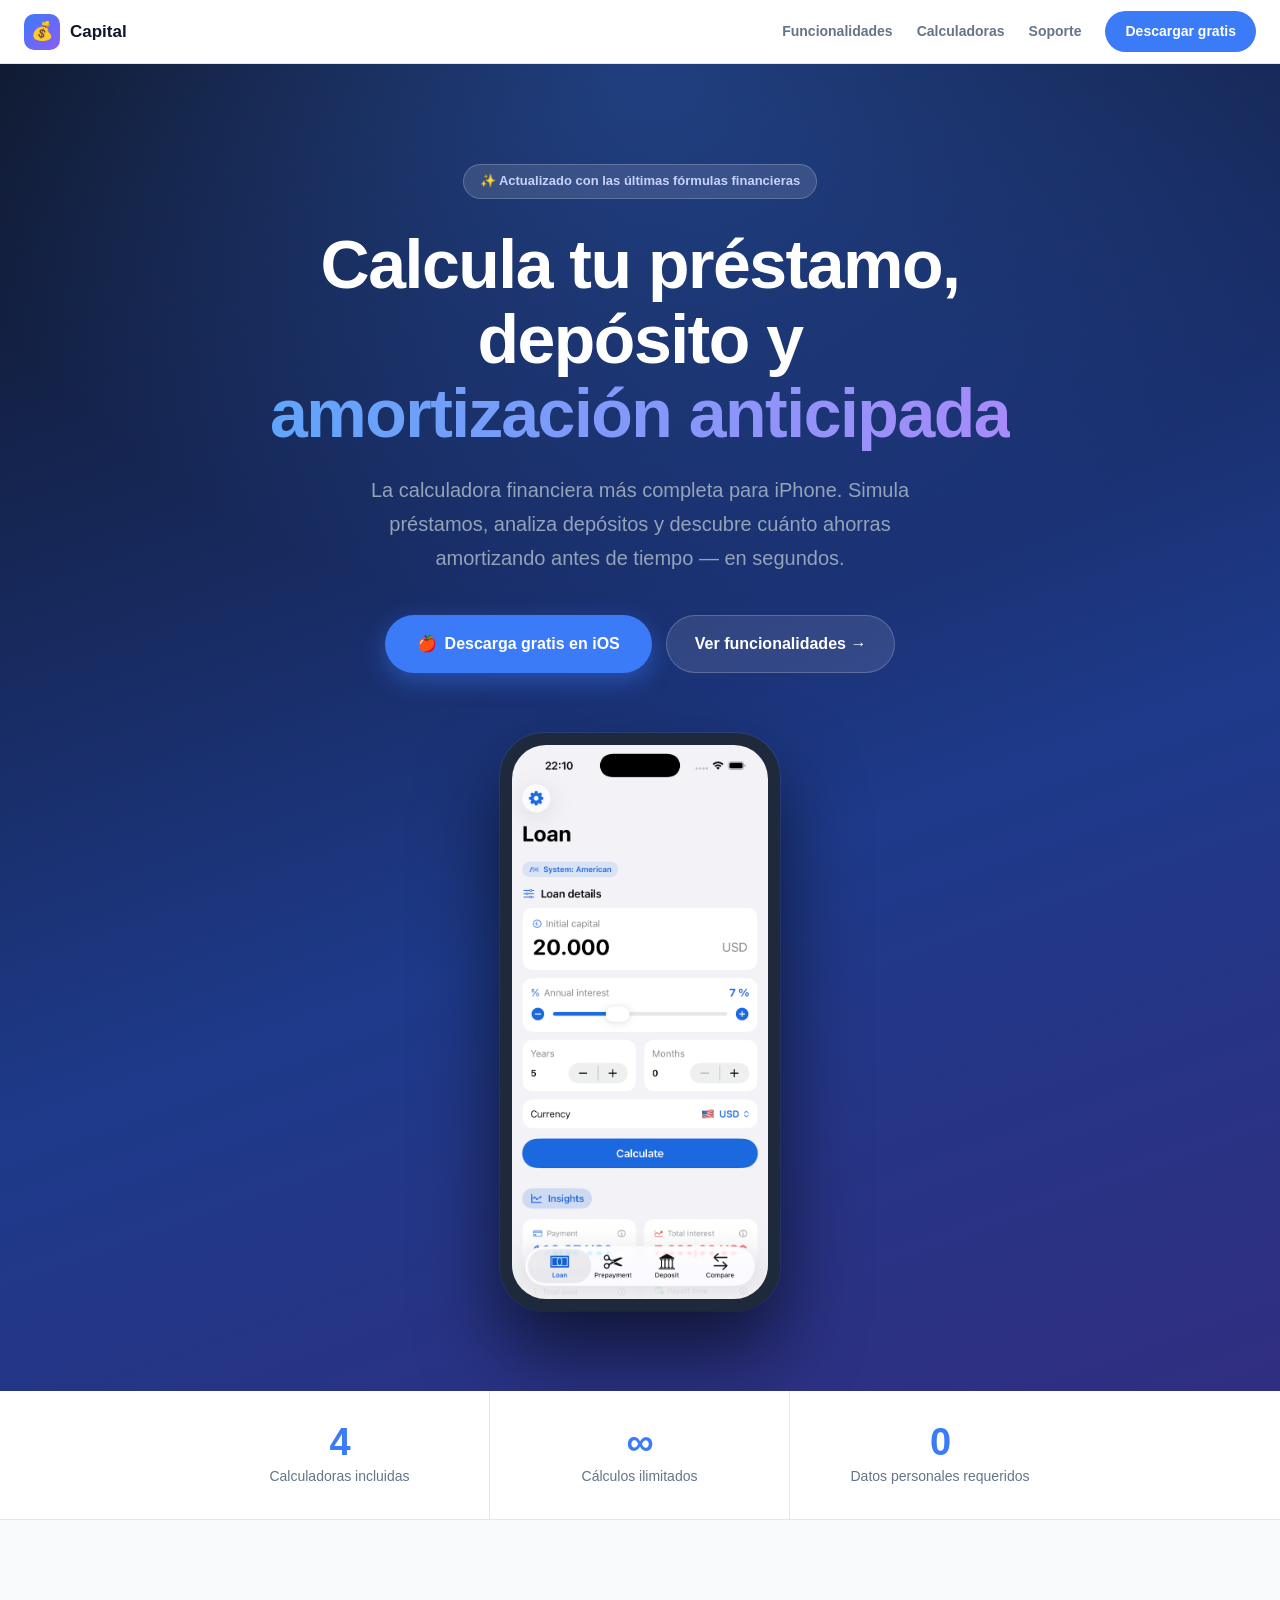
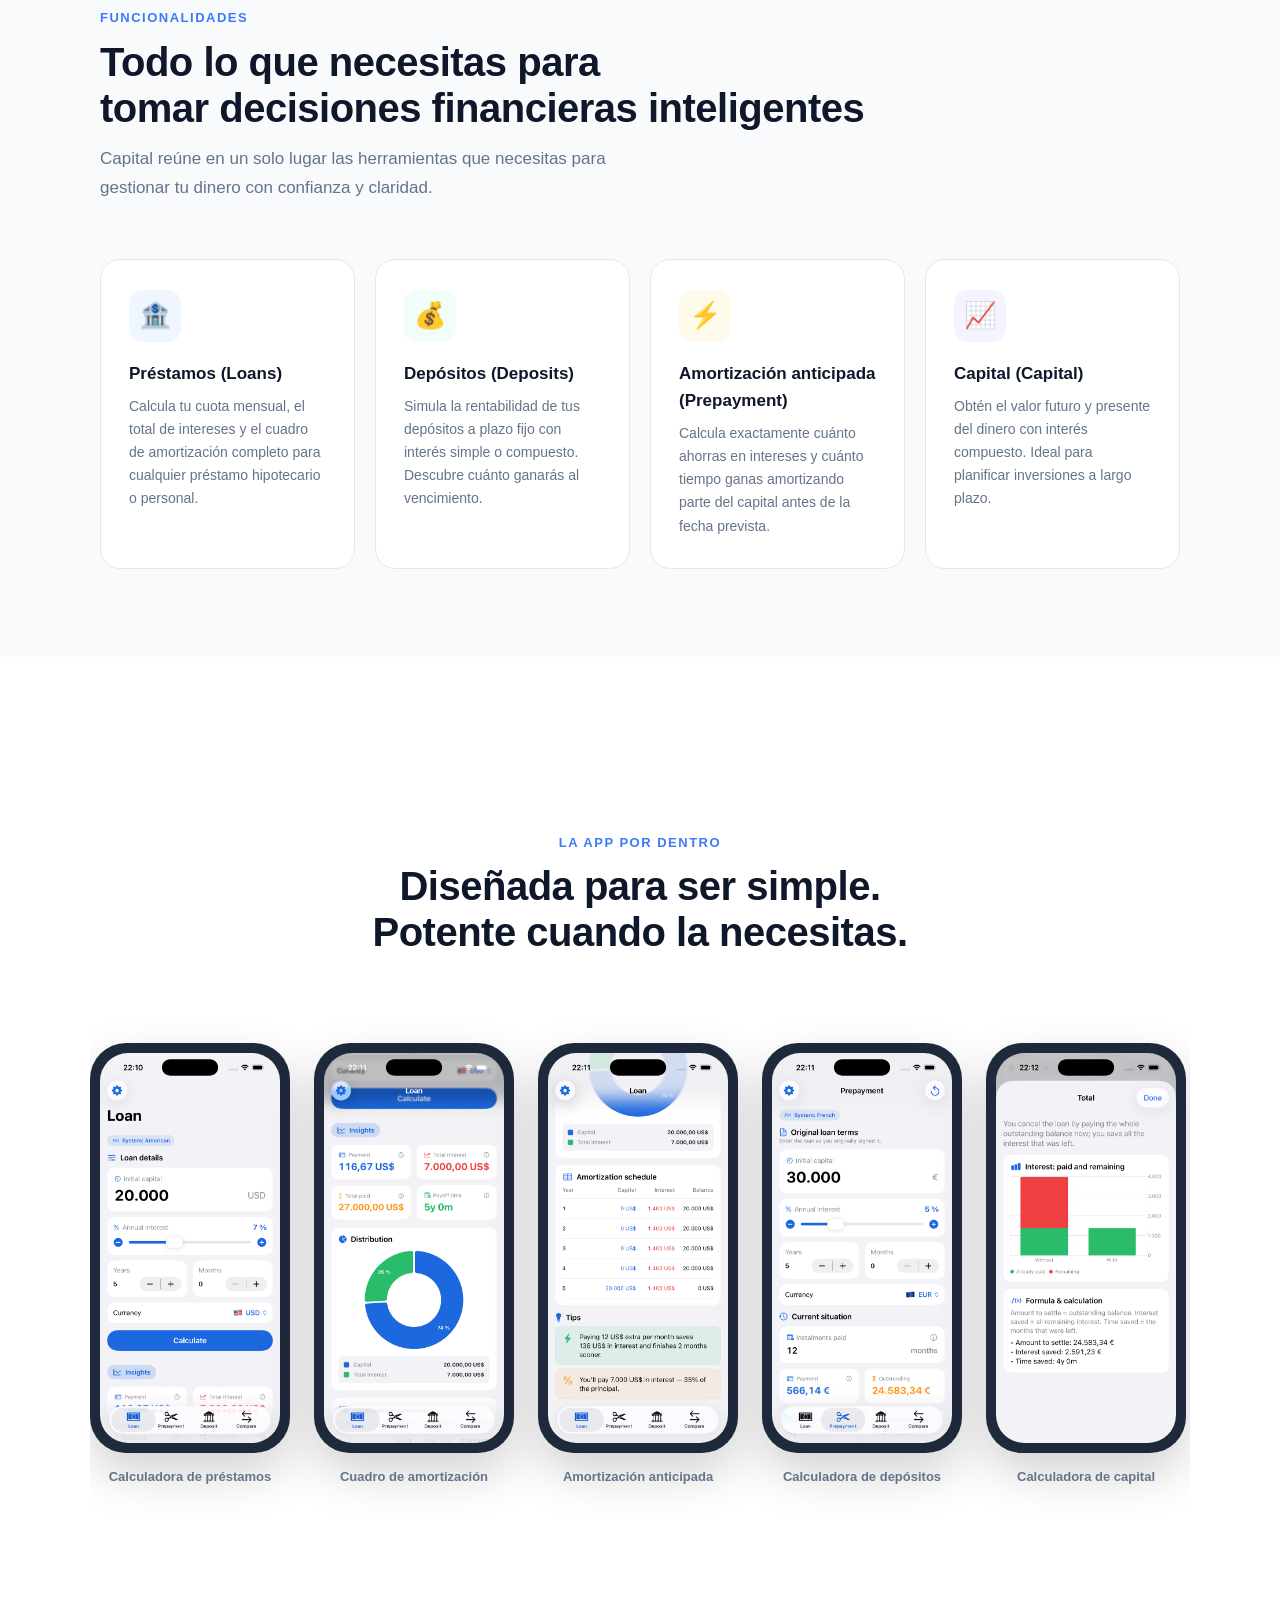
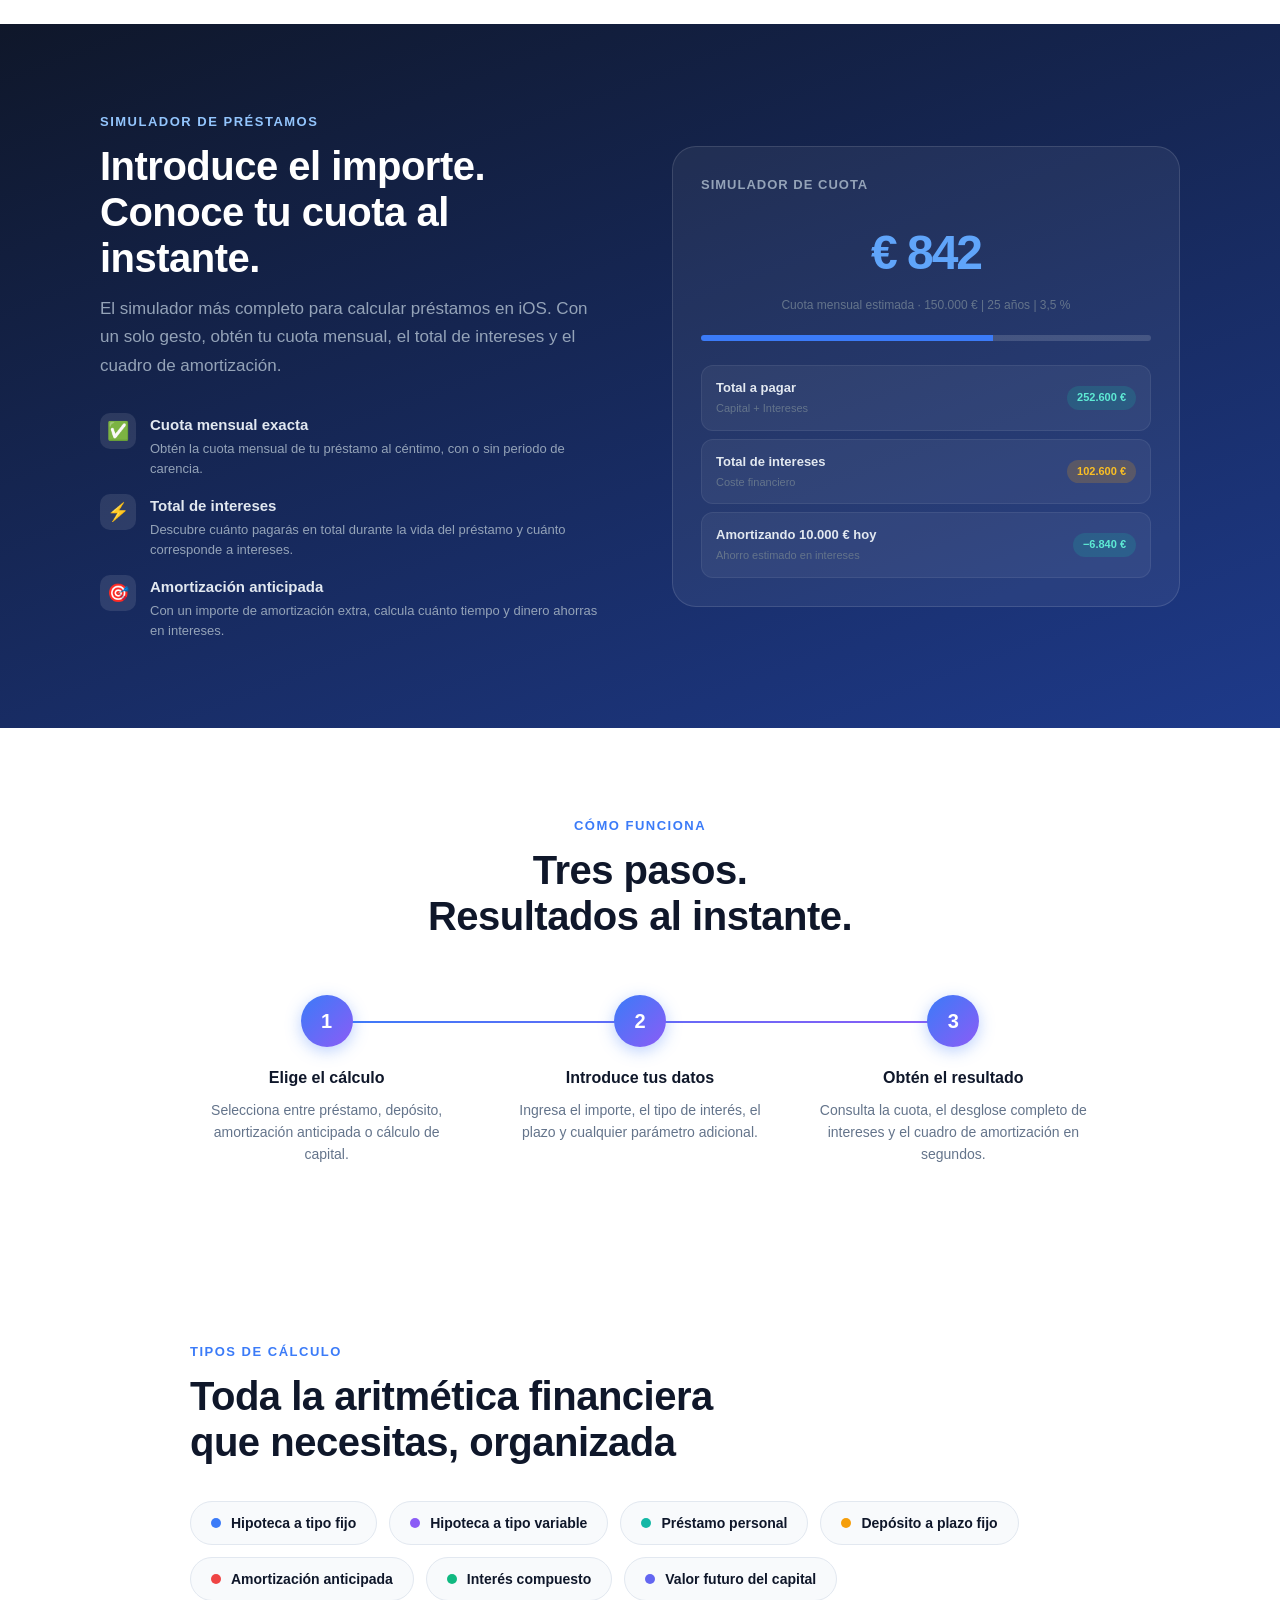
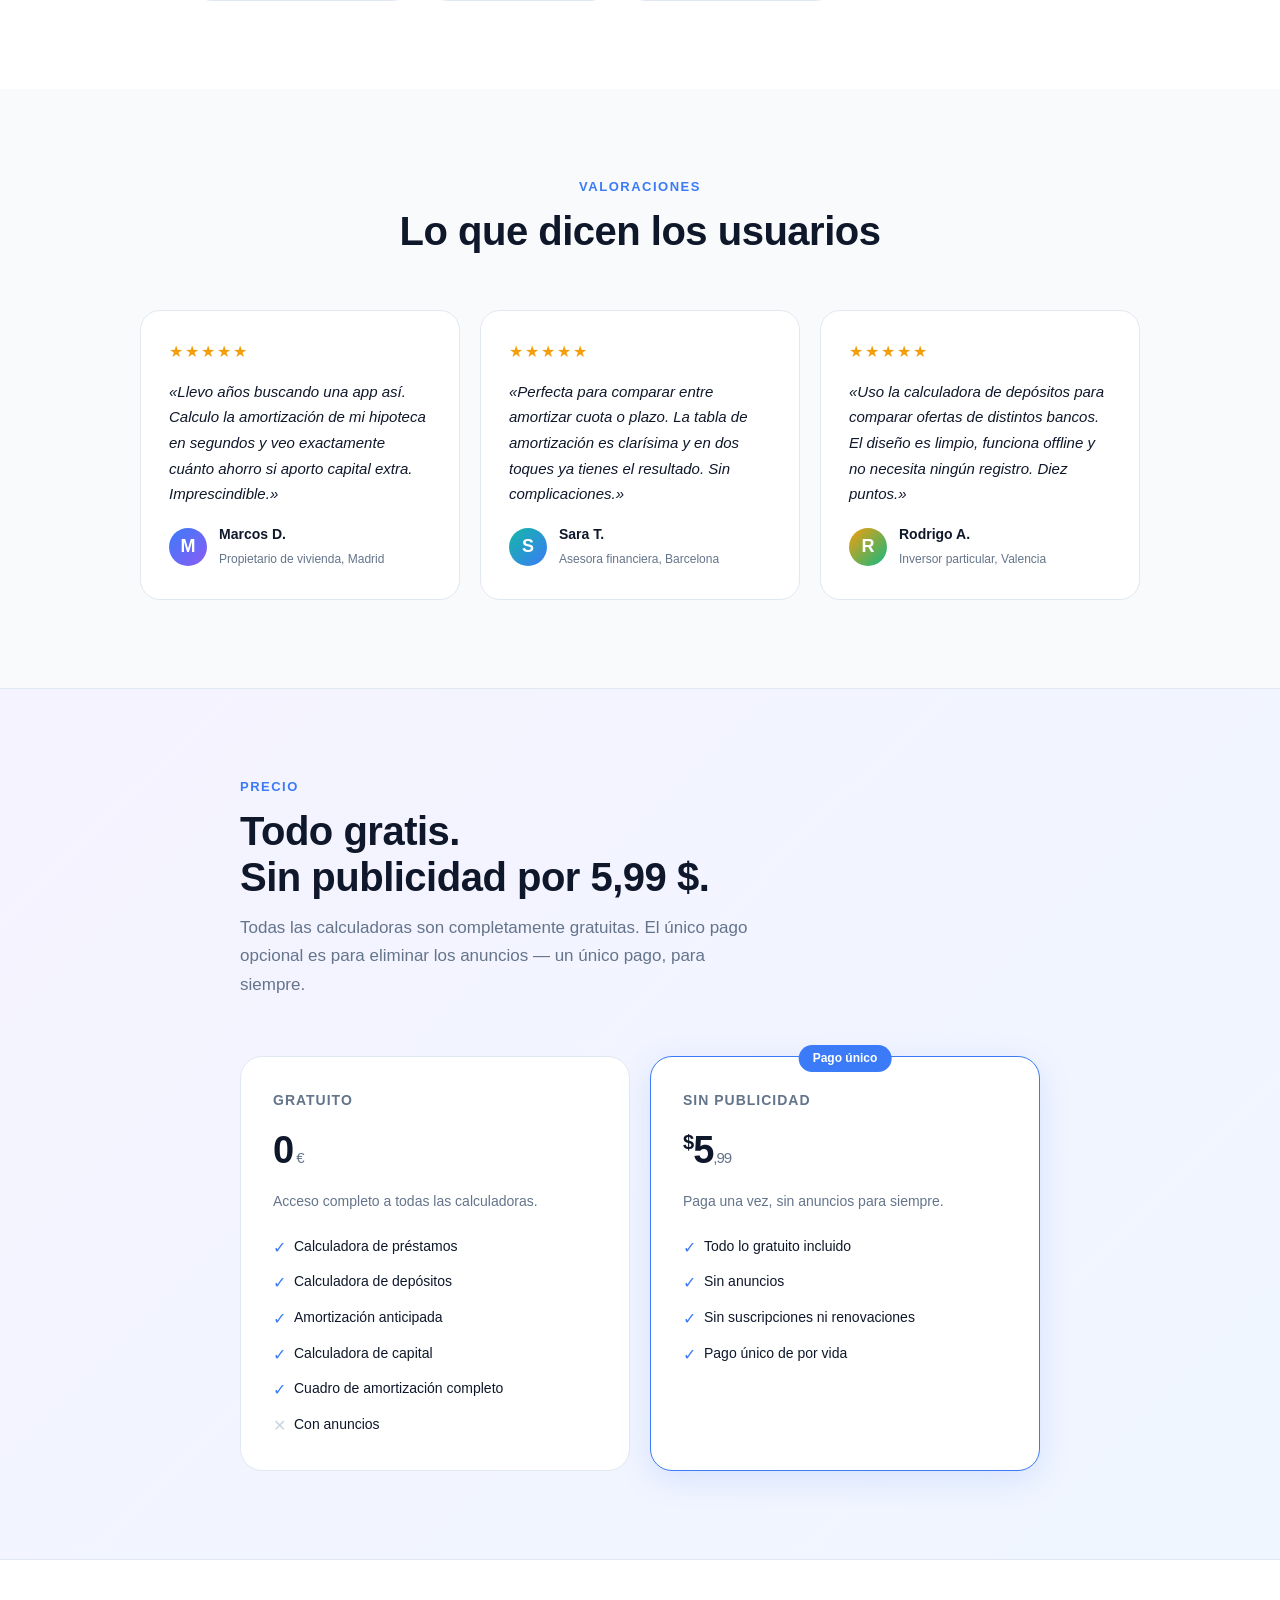
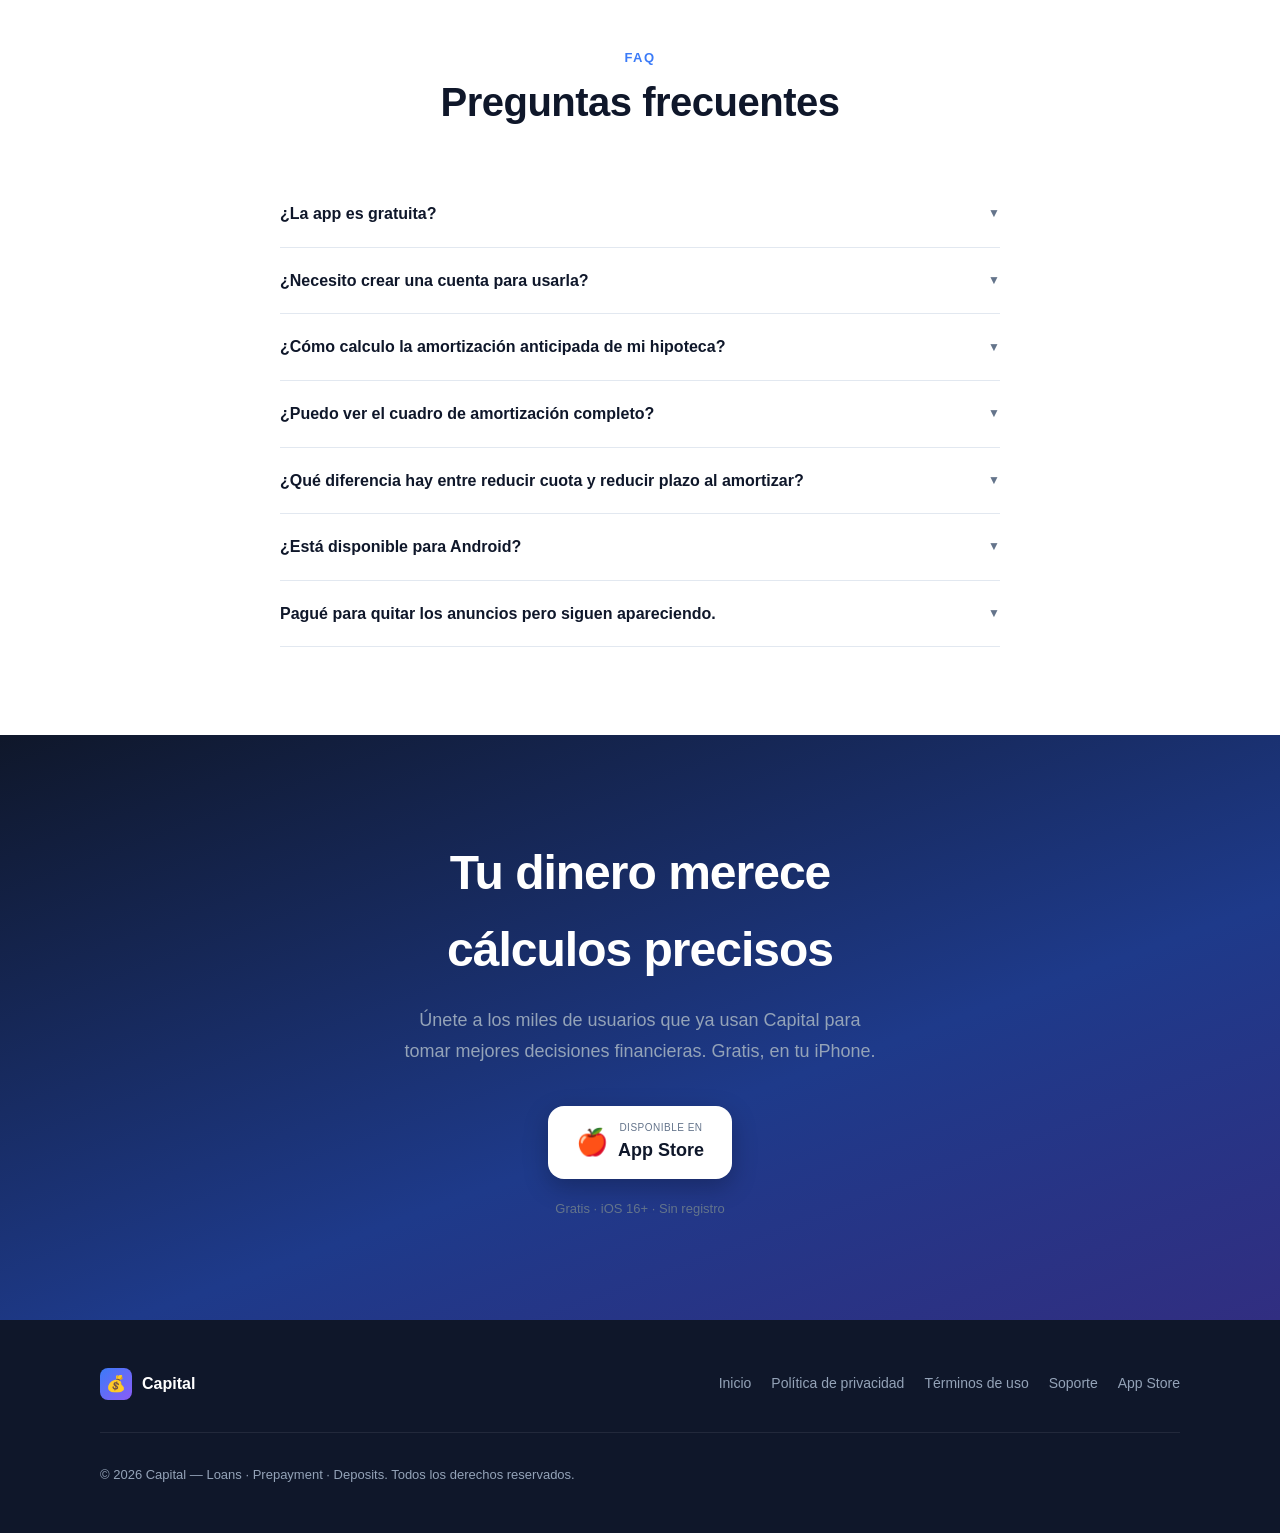
==== index.html @ 24c9a4fd "Add files via upload" ====
<!DOCTYPE html>
<html lang="es">
<head>
  <meta charset="UTF-8"/>
  <meta name="viewport" content="width=device-width, initial-scale=1.0"/>
  <meta name="description" content="Capital — La calculadora financiera para iPhone. Calcula préstamos, simula depósitos, analiza amortizaciones anticipadas y más."/>
  <title>Capital — Calculadora de Préstamos, Depósitos y Amortización</title>
  <link rel="stylesheet" href="style.css"/>

  <style>
    /* ── HERO ── */
    .hero {
      background: linear-gradient(160deg, #0f172a 0%, #1e3a8a 60%, #312e81 100%);
      color: #fff;
      padding: 100px 24px 80px;
      text-align: center;
      position: relative;
      overflow: hidden;
    }
    .hero::before {
      content: "";
      position: absolute; inset: 0;
      background: radial-gradient(ellipse 80% 60% at 50% 0%, rgba(59,123,248,.35) 0%, transparent 70%);
    }
    .hero > * { position: relative; z-index: 1; }

    .hero-badge {
      display: inline-flex; align-items: center; gap: 6px;
      background: rgba(255,255,255,.12);
      border: 1px solid rgba(255,255,255,.2);
      color: #c7d2fe;
      padding: 6px 16px; border-radius: 50px;
      font-size: 13px; font-weight: 600;
      margin-bottom: 28px;
    }

    .hero h1 {
      font-size: clamp(36px, 6vw, 68px);
      font-weight: 900; line-height: 1.1;
      letter-spacing: -1.5px;
      margin-bottom: 22px;
    }
    .hero h1 .highlight {
      background: linear-gradient(90deg, #60a5fa, #a78bfa);
      -webkit-background-clip: text; -webkit-text-fill-color: transparent;
      background-clip: text;
    }
    .hero p {
      font-size: clamp(16px, 2vw, 20px);
      color: #94a3b8;
      max-width: 540px; margin: 0 auto 40px;
      line-height: 1.7;
    }
    .hero-ctas { display: flex; gap: 14px; justify-content: center; flex-wrap: wrap; }

    .btn-primary {
      display: inline-flex; align-items: center; gap: 8px;
      background: var(--blue); color: #fff;
      padding: 15px 32px; border-radius: 50px;
      font-size: 16px; font-weight: 700;
      text-decoration: none;
      box-shadow: 0 8px 24px rgba(59,123,248,.45);
      transition: transform .2s, box-shadow .2s;
    }
    .btn-primary:hover { transform: translateY(-2px); box-shadow: 0 12px 32px rgba(59,123,248,.55); }

    .btn-secondary {
      display: inline-flex; align-items: center; gap: 8px;
      background: rgba(255,255,255,.1);
      border: 1px solid rgba(255,255,255,.2);
      color: #fff;
      padding: 15px 28px; border-radius: 50px;
      font-size: 16px; font-weight: 600;
      text-decoration: none;
      transition: background .2s;
    }
    .btn-secondary:hover { background: rgba(255,255,255,.18); }

    /* ── PHONE MOCKUP ── */
    .hero-mockup { margin: 60px auto 0; max-width: 280px; }
    .phone {
      background: #1e293b; border-radius: 44px; padding: 12px;
      box-shadow: 0 40px 80px rgba(0,0,0,.6), 0 0 0 1px rgba(255,255,255,.08);
    }
    .phone img { width: 100%; border-radius: 34px; display: block; }

    /* ── SCREENSHOTS GALLERY ── */
    .screenshots-section { background: #fff; overflow: hidden; }
    .screenshots-inner { max-width: 1100px; margin: 0 auto; }

    .screenshots-scroll {
      display: flex; gap: 24px; align-items: flex-end;
      overflow-x: auto; padding: 12px 4px 24px;
      scroll-snap-type: x mandatory;
      -webkit-overflow-scrolling: touch;
      scrollbar-width: none;
    }
    .screenshots-scroll::-webkit-scrollbar { display: none; }

    .screenshot-item { flex-shrink: 0; scroll-snap-align: start; }
    .screenshot-item .phone-wrap {
      background: #1e293b; border-radius: 36px; padding: 10px;
      box-shadow: 0 20px 48px rgba(0,0,0,.18), 0 0 0 1px rgba(255,255,255,.06);
      transition: transform .3s;
    }
    .screenshot-item:hover .phone-wrap { transform: translateY(-6px); }
    .screenshot-item .phone-wrap img { width: 180px; border-radius: 28px; display: block; }
    .screenshot-caption { text-align: center; margin-top: 14px; font-size: 13px; font-weight: 600; color: var(--text-muted); }

    /* ── STATS ── */
    .stats { background: #fff; border-bottom: 1px solid var(--border); }
    .stats-inner {
      max-width: 900px; margin: 0 auto;
      display: grid; grid-template-columns: repeat(3, 1fr);
      text-align: center;
    }
    .stat { padding: 32px 24px; border-right: 1px solid var(--border); }
    .stat:last-child { border-right: none; }
    .stat-num { font-size: 38px; font-weight: 900; color: var(--blue); letter-spacing: -1px; line-height: 1; }
    .stat-label { font-size: 14px; color: var(--text-muted); margin-top: 4px; font-weight: 500; }

    /* ── SECTIONS ── */
    section { padding: 88px 24px; }
    .section-title { font-size: clamp(26px, 4vw, 40px); font-weight: 900; letter-spacing: -.5px; line-height: 1.15; margin-bottom: 14px; }
    .section-sub { font-size: 17px; color: var(--text-muted); max-width: 520px; line-height: 1.7; }
    .section-header { margin-bottom: 56px; }

    /* ── FEATURES ── */
    .features-section { background: var(--bg); }
    .features-grid {
      max-width: 1080px; margin: 0 auto;
      display: grid; grid-template-columns: repeat(auto-fit, minmax(240px, 1fr));
      gap: 20px;
    }
    .feature-card {
      background: #fff; border-radius: 20px;
      border: 1px solid var(--border);
      padding: 30px 28px;
      transition: transform .2s, box-shadow .2s;
    }
    .feature-card:hover { transform: translateY(-4px); box-shadow: 0 12px 32px rgba(0,0,0,.08); }
    .feature-icon {
      width: 52px; height: 52px; border-radius: 14px;
      display: flex; align-items: center; justify-content: center;
      font-size: 26px; margin-bottom: 18px;
    }
    .feature-icon.blue   { background: #eff6ff; }
    .feature-icon.purple { background: #f5f3ff; }
    .feature-icon.yellow { background: #fffbeb; }
    .feature-icon.teal   { background: #f0fdfa; }
    .feature-card h3 { font-size: 17px; font-weight: 800; margin-bottom: 8px; }
    .feature-card p  { font-size: 14px; color: var(--text-muted); line-height: 1.65; }

    /* ── SIMULADOR / DEMO ── */
    .simulador-section { background: linear-gradient(160deg, #0f172a, #1e3a8a); color: #fff; }
    .simulador-inner {
      max-width: 1080px; margin: 0 auto;
      display: grid; grid-template-columns: 1fr 1fr;
      gap: 64px; align-items: center;
    }
    .simulador-section .section-label { color: #93c5fd; }
    .simulador-section .section-title { color: #fff; }
    .simulador-section .section-sub   { color: #94a3b8; }

    .sim-points { list-style: none; margin-top: 32px; display: flex; flex-direction: column; gap: 16px; }
    .sim-point { display: flex; gap: 14px; align-items: flex-start; }
    .sim-point-icon {
      width: 36px; height: 36px; border-radius: 10px;
      background: rgba(255,255,255,.1);
      display: flex; align-items: center; justify-content: center;
      font-size: 18px; flex-shrink: 0;
    }
    .sim-point-text h4 { font-size: 15px; font-weight: 700; color: #e2e8f0; }
    .sim-point-text p  { font-size: 13px; color: #94a3b8; margin-top: 2px; line-height: 1.5; }

    .sim-card {
      background: rgba(255,255,255,.06);
      border: 1px solid rgba(255,255,255,.12);
      border-radius: 24px; padding: 28px;
    }
    .sim-card-title { font-size: 13px; font-weight: 700; color: #94a3b8; margin-bottom: 20px; text-transform: uppercase; letter-spacing: 1px; }
    .sim-score-big { font-size: 48px; font-weight: 900; color: #60a5fa; letter-spacing: -2px; text-align: center; margin-bottom: 4px; }
    .sim-score-sub { font-size: 12px; color: #64748b; text-align: center; margin-bottom: 20px; }
    .sim-slider {
      width: 100%; height: 6px; border-radius: 3px;
      background: linear-gradient(to right, #3B7BF8 65%, rgba(255,255,255,.15) 65%);
      margin-bottom: 24px;
    }
    .sim-results { display: flex; flex-direction: column; gap: 8px; }
    .sim-result-row {
      background: rgba(255,255,255,.05); border-radius: 12px; padding: 12px 14px;
      display: flex; justify-content: space-between; align-items: center;
      border: 1px solid rgba(255,255,255,.07);
    }
    .sim-result-name { font-size: 13px; font-weight: 600; color: #e2e8f0; }
    .sim-result-uni  { font-size: 11px; color: #64748b; margin-top: 1px; }
    .sim-chip { font-size: 11px; font-weight: 700; padding: 3px 10px; border-radius: 20px; }
    .sim-chip.green  { background: rgba(20,184,166,.2); color: #5eead4; }
    .sim-chip.yellow { background: rgba(245,158,11,.2); color: #fbbf24; }
    .sim-chip.red    { background: rgba(239,68,68,.15);  color: #f87171; }

    /* ── HOW IT WORKS ── */
    .how-section { background: #fff; }
    .how-inner { max-width: 900px; margin: 0 auto; }
    .how-steps {
      display: grid; grid-template-columns: repeat(3, 1fr);
      gap: 40px; position: relative;
    }
    .how-steps::before {
      content: ""; position: absolute;
      top: 26px; left: 15%; right: 15%;
      height: 2px;
      background: linear-gradient(90deg, var(--blue), var(--purple));
      z-index: 0;
    }
    .how-step { text-align: center; position: relative; z-index: 1; }
    .how-step-num {
      width: 52px; height: 52px; border-radius: 50%;
      background: linear-gradient(135deg, var(--blue), var(--purple));
      color: #fff; font-size: 20px; font-weight: 900;
      display: flex; align-items: center; justify-content: center;
      margin: 0 auto 18px;
      box-shadow: 0 4px 16px rgba(59,123,248,.35);
    }
    .how-step h3 { font-size: 16px; font-weight: 800; margin-bottom: 8px; }
    .how-step p  { font-size: 14px; color: var(--text-muted); line-height: 1.6; }

    /* ── CALCULADORAS ── */
    .calc-section { background: #fff; }
    .calc-inner { max-width: 900px; margin: 0 auto; }
    .calc-grid { display: flex; flex-wrap: wrap; gap: 12px; margin-top: 36px; }
    .calc-chip {
      display: flex; align-items: center; gap: 10px;
      background: var(--bg); border: 1px solid var(--border);
      border-radius: 50px; padding: 10px 20px;
      font-size: 14px; font-weight: 600; color: var(--text);
      transition: all .2s;
    }
    .calc-chip:hover { border-color: var(--blue); color: var(--blue); background: var(--blue-light); }
    .calc-chip .dot { width: 10px; height: 10px; border-radius: 50%; }

    /* ── TESTIMONIALS ── */
    .testimonials-section { background: var(--bg); }
    .testimonials-grid {
      max-width: 1000px; margin: 0 auto;
      display: grid; grid-template-columns: repeat(auto-fit, minmax(280px, 1fr));
      gap: 20px;
    }
    .testimonial { background: #fff; border-radius: 20px; border: 1px solid var(--border); padding: 28px; }
    .stars { color: var(--yellow); font-size: 16px; margin-bottom: 14px; letter-spacing: 2px; }
    .testimonial q { font-size: 15px; color: var(--text); line-height: 1.7; font-style: italic; quotes: "«" "»"; }
    .testimonial q::before { content: open-quote; }
    .testimonial q::after  { content: close-quote; }
    .testimonial-author { margin-top: 16px; display: flex; align-items: center; gap: 12px; }
    .author-avatar {
      width: 38px; height: 38px; border-radius: 50%;
      display: flex; align-items: center; justify-content: center;
      font-size: 18px; font-weight: 700; color: #fff;
    }
    .author-info strong { display: block; font-size: 14px; font-weight: 700; }
    .author-info span   { font-size: 12px; color: var(--text-muted); }

    /* ── PREMIUM ── */
    .premium-section { background: linear-gradient(135deg, #f5f3ff, #eff6ff); border-top: 1px solid var(--border); border-bottom: 1px solid var(--border); }
    .premium-inner { max-width: 800px; margin: 0 auto; }
    .premium-grid { display: grid; grid-template-columns: repeat(2, 1fr); gap: 20px; margin-top: 40px; }

    .plan-card { background: #fff; border-radius: 22px; border: 1px solid var(--border); padding: 32px; transition: transform .2s; }
    .plan-card.featured { border-color: var(--blue); box-shadow: 0 8px 32px rgba(59,123,248,.15); position: relative; }
    .plan-badge {
      position: absolute; top: -12px; left: 50%; transform: translateX(-50%);
      background: var(--blue); color: #fff;
      font-size: 12px; font-weight: 700; padding: 4px 14px; border-radius: 20px;
      white-space: nowrap;
    }
    .plan-card:hover { transform: translateY(-2px); }
    .plan-name { font-size: 14px; font-weight: 700; color: var(--text-muted); text-transform: uppercase; letter-spacing: 1px; margin-bottom: 8px; }
    .plan-price { font-size: 38px; font-weight: 900; color: var(--text); letter-spacing: -1px; }
    .plan-price sup   { font-size: 20px; font-weight: 700; vertical-align: super; }
    .plan-price small { font-size: 15px; color: var(--text-muted); font-weight: 500; }
    .plan-desc { font-size: 14px; color: var(--text-muted); margin: 10px 0 22px; }
    .plan-features { list-style: none; display: flex; flex-direction: column; gap: 10px; }
    .plan-features li { font-size: 14px; color: var(--text); display: flex; gap: 8px; align-items: flex-start; }
    .plan-features li .check { color: var(--blue); font-size: 16px; flex-shrink: 0; }
    .plan-features li .cross { color: #cbd5e1; font-size: 16px; flex-shrink: 0; }

    @media (max-width: 600px) { .premium-grid { grid-template-columns: 1fr; } }

    /* ── FAQ ── */
    .faq-section { background: #fff; }
    .faq-inner { max-width: 720px; margin: 0 auto; }

    /* ── DOWNLOAD ── */
    .download-section {
      background: linear-gradient(160deg, #0f172a 0%, #1e3a8a 60%, #312e81 100%);
      color: #fff; text-align: center; padding: 100px 24px;
    }
    .download-section h2 { font-size: clamp(28px, 5vw, 48px); font-weight: 900; letter-spacing: -1px; margin-bottom: 16px; }
    .download-section p  { font-size: 18px; color: #94a3b8; max-width: 480px; margin: 0 auto 40px; line-height: 1.7; }

    .app-store-btn {
      display: inline-flex; align-items: center; gap: 10px;
      background: #fff; color: #0f172a;
      padding: 14px 28px; border-radius: 16px;
      font-size: 15px; font-weight: 700; text-decoration: none;
      box-shadow: 0 8px 24px rgba(0,0,0,.25);
      transition: transform .2s, box-shadow .2s;
    }
    .app-store-btn:hover { transform: translateY(-2px); box-shadow: 0 12px 32px rgba(0,0,0,.35); }
    .app-store-btn .store-icon { font-size: 26px; }
    .app-store-btn .store-text small { display: block; font-size: 10px; font-weight: 500; color: #64748b; text-transform: uppercase; letter-spacing: .5px; }
    .app-store-btn .store-text strong { font-size: 18px; font-weight: 800; }
    .download-note { margin-top: 20px; font-size: 13px; color: #64748b; }

    /* ── RESPONSIVE ── */
    @media (max-width: 900px) {
      .premium-grid { grid-template-columns: repeat(2, 1fr); }
    }
    @media (max-width: 720px) {
      .stats-inner { grid-template-columns: 1fr; }
      .stat { border-right: none; border-bottom: 1px solid var(--border); }
      .stat:last-child { border-bottom: none; }
      .simulador-inner { grid-template-columns: 1fr; }
      .how-steps { grid-template-columns: 1fr; gap: 24px; }
      .how-steps::before { display: none; }
      .premium-grid { grid-template-columns: 1fr; }
    }
  </style>
</head>

<body>

<!-- ── NAV ── -->
<nav>
  <a href="index.html" class="nav-logo">
    <div class="icon">💰</div>
    <span>Capital</span>
  </a>
  <div class="nav-links">
    <a href="#funcionalidades" class="nav-hide">Funcionalidades</a>
    <a href="#calculadoras" class="nav-hide">Calculadoras</a>
    <a href="support.html" class="nav-hide">Soporte</a>
    <a href="#descargar" class="btn-nav">Descargar gratis</a>
  </div>
</nav>

<!-- ── HERO ── -->
<section class="hero">
  <div class="hero-badge">✨ Actualizado con las últimas fórmulas financieras</div>
  <h1>
    Calcula tu préstamo,<br/>depósito y<br/>
    <span class="highlight">amortización anticipada</span>
  </h1>
  <p>La calculadora financiera más completa para iPhone. Simula préstamos, analiza depósitos y descubre cuánto ahorras amortizando antes de tiempo — en segundos.</p>
  <div class="hero-ctas">
    <a href="#descargar" class="btn-primary">
      <span>🍎</span> Descarga gratis en iOS
    </a>
    <a href="#funcionalidades" class="btn-secondary">
      Ver funcionalidades →
    </a>
  </div>

  <!-- PHONE MOCKUP -->
  <div class="hero-mockup">
    <div class="phone">
      <img src="images/screenshot-1.png" alt="Capital — Calculadora de préstamos"/>
    </div>
  </div>
</section>

<!-- ── STATS ── -->
<div class="stats">
  <div class="stats-inner">
    <div class="stat">
      <div class="stat-num">4</div>
      <div class="stat-label">Calculadoras incluidas</div>
    </div>
    <div class="stat">
      <div class="stat-num">∞</div>
      <div class="stat-label">Cálculos ilimitados</div>
    </div>
    <div class="stat">
      <div class="stat-num">0</div>
      <div class="stat-label">Datos personales requeridos</div>
    </div>
  </div>
</div>

<!-- ── FEATURES ── -->
<section class="features-section" id="funcionalidades">
  <div style="max-width:1080px; margin:0 auto;">
    <div class="section-header">
      <span class="section-label">Funcionalidades</span>
      <h2 class="section-title">Todo lo que necesitas para<br/>tomar decisiones financieras inteligentes</h2>
      <p class="section-sub">Capital reúne en un solo lugar las herramientas que necesitas para gestionar tu dinero con confianza y claridad.</p>
    </div>
    <div class="features-grid">

      <div class="feature-card">
        <div class="feature-icon blue">🏦</div>
        <h3>Préstamos (Loans)</h3>
        <p>Calcula tu cuota mensual, el total de intereses y el cuadro de amortización completo para cualquier préstamo hipotecario o personal.</p>
      </div>

      <div class="feature-card">
        <div class="feature-icon teal">💰</div>
        <h3>Depósitos (Deposits)</h3>
        <p>Simula la rentabilidad de tus depósitos a plazo fijo con interés simple o compuesto. Descubre cuánto ganarás al vencimiento.</p>
      </div>

      <div class="feature-card">
        <div class="feature-icon yellow">⚡</div>
        <h3>Amortización anticipada (Prepayment)</h3>
        <p>Calcula exactamente cuánto ahorras en intereses y cuánto tiempo ganas amortizando parte del capital antes de la fecha prevista.</p>
      </div>

      <div class="feature-card">
        <div class="feature-icon purple">📈</div>
        <h3>Capital (Capital)</h3>
        <p>Obtén el valor futuro y presente del dinero con interés compuesto. Ideal para planificar inversiones a largo plazo.</p>
      </div>

    </div>
  </div>
</section>

<!-- ── SCREENSHOTS ── -->
<section class="screenshots-section">
  <div class="screenshots-inner">
    <div class="section-header" style="text-align:center; padding: 88px 24px 0;">
      <span class="section-label">La app por dentro</span>
      <h2 class="section-title">Diseñada para ser simple.<br/>Potente cuando la necesitas.</h2>
    </div>
    <div class="screenshots-scroll" style="padding: 32px 24px 48px;">
      <div class="screenshot-item">
        <div class="phone-wrap"><img src="images/screenshot-1.png" alt="Calculadora de préstamos"/></div>
        <div class="screenshot-caption">Calculadora de préstamos</div>
      </div>
      <div class="screenshot-item">
        <div class="phone-wrap"><img src="images/screenshot-2.png" alt="Cuadro de amortización"/></div>
        <div class="screenshot-caption">Cuadro de amortización</div>
      </div>
      <div class="screenshot-item">
        <div class="phone-wrap"><img src="images/screenshot-3.png" alt="Amortización anticipada"/></div>
        <div class="screenshot-caption">Amortización anticipada</div>
      </div>
      <div class="screenshot-item">
        <div class="phone-wrap"><img src="images/screenshot-4.png" alt="Calculadora de depósitos"/></div>
        <div class="screenshot-caption">Calculadora de depósitos</div>
      </div>
      <div class="screenshot-item">
        <div class="phone-wrap"><img src="images/screenshot-5.png" alt="Calculadora de capital"/></div>
        <div class="screenshot-caption">Calculadora de capital</div>
      </div>
    </div>
  </div>
</section>

<!-- ── SIMULADOR ── -->
<section class="simulador-section" id="simulador">
  <div class="simulador-inner">
    <div>
      <span class="section-label">Simulador de préstamos</span>
      <h2 class="section-title">Introduce el importe.<br/>Conoce tu cuota al instante.</h2>
      <p class="section-sub">El simulador más completo para calcular préstamos en iOS. Con un solo gesto, obtén tu cuota mensual, el total de intereses y el cuadro de amortización.</p>
      <ul class="sim-points">
        <li class="sim-point">
          <div class="sim-point-icon">✅</div>
          <div class="sim-point-text">
            <h4>Cuota mensual exacta</h4>
            <p>Obtén la cuota mensual de tu préstamo al céntimo, con o sin periodo de carencia.</p>
          </div>
        </li>
        <li class="sim-point">
          <div class="sim-point-icon">⚡</div>
          <div class="sim-point-text">
            <h4>Total de intereses</h4>
            <p>Descubre cuánto pagarás en total durante la vida del préstamo y cuánto corresponde a intereses.</p>
          </div>
        </li>
        <li class="sim-point">
          <div class="sim-point-icon">🎯</div>
          <div class="sim-point-text">
            <h4>Amortización anticipada</h4>
            <p>Con un importe de amortización extra, calcula cuánto tiempo y dinero ahorras en intereses.</p>
          </div>
        </li>
      </ul>
    </div>

    <div class="sim-card">
      <div class="sim-card-title">Simulador de cuota</div>
      <div class="sim-score-big">€ 842</div>
      <div class="sim-score-sub">Cuota mensual estimada · 150.000 € | 25 años | 3,5 %</div>
      <div class="sim-slider"></div>
      <div class="sim-results">
        <div class="sim-result-row">
          <div>
            <div class="sim-result-name">Total a pagar</div>
            <div class="sim-result-uni">Capital + Intereses</div>
          </div>
          <span class="sim-chip green">252.600 €</span>
        </div>
        <div class="sim-result-row">
          <div>
            <div class="sim-result-name">Total de intereses</div>
            <div class="sim-result-uni">Coste financiero</div>
          </div>
          <span class="sim-chip yellow">102.600 €</span>
        </div>
        <div class="sim-result-row">
          <div>
            <div class="sim-result-name">Amortizando 10.000 € hoy</div>
            <div class="sim-result-uni">Ahorro estimado en intereses</div>
          </div>
          <span class="sim-chip green">−6.840 €</span>
        </div>
      </div>
    </div>
  </div>
</section>

<!-- ── HOW IT WORKS ── -->
<section class="how-section">
  <div class="how-inner">
    <div class="section-header" style="text-align:center;">
      <span class="section-label">Cómo funciona</span>
      <h2 class="section-title">Tres pasos.<br/>Resultados al instante.</h2>
    </div>
    <div class="how-steps">
      <div class="how-step">
        <div class="how-step-num">1</div>
        <h3>Elige el cálculo</h3>
        <p>Selecciona entre préstamo, depósito, amortización anticipada o cálculo de capital.</p>
      </div>
      <div class="how-step">
        <div class="how-step-num">2</div>
        <h3>Introduce tus datos</h3>
        <p>Ingresa el importe, el tipo de interés, el plazo y cualquier parámetro adicional.</p>
      </div>
      <div class="how-step">
        <div class="how-step-num">3</div>
        <h3>Obtén el resultado</h3>
        <p>Consulta la cuota, el desglose completo de intereses y el cuadro de amortización en segundos.</p>
      </div>
    </div>
  </div>
</section>

<!-- ── CALCULADORAS ── -->
<section class="calc-section" id="calculadoras">
  <div class="calc-inner">
    <span class="section-label">Tipos de cálculo</span>
    <h2 class="section-title">Toda la aritmética financiera<br/>que necesitas, organizada</h2>
    <div class="calc-grid">
      <div class="calc-chip"><span class="dot" style="background:#3B7BF8;"></span>Hipoteca a tipo fijo</div>
      <div class="calc-chip"><span class="dot" style="background:#8B5CF6;"></span>Hipoteca a tipo variable</div>
      <div class="calc-chip"><span class="dot" style="background:#14B8A6;"></span>Préstamo personal</div>
      <div class="calc-chip"><span class="dot" style="background:#F59E0B;"></span>Depósito a plazo fijo</div>
      <div class="calc-chip"><span class="dot" style="background:#ef4444;"></span>Amortización anticipada</div>
      <div class="calc-chip"><span class="dot" style="background:#10b981;"></span>Interés compuesto</div>
      <div class="calc-chip"><span class="dot" style="background:#6366f1;"></span>Valor futuro del capital</div>
    </div>
  </div>
</section>

<!-- ── TESTIMONIALS ── -->
<section class="testimonials-section">
  <div style="max-width:1000px; margin:0 auto;">
    <div class="section-header" style="text-align:center;">
      <span class="section-label">Valoraciones</span>
      <h2 class="section-title">Lo que dicen los usuarios</h2>
    </div>
    <div class="testimonials-grid">

      <div class="testimonial">
        <div class="stars">★★★★★</div>
        <q>Llevo años buscando una app así. Calculo la amortización de mi hipoteca en segundos y veo exactamente cuánto ahorro si aporto capital extra. Imprescindible.</q>
        <div class="testimonial-author">
          <div class="author-avatar" style="background:linear-gradient(135deg,#3B7BF8,#8B5CF6);">M</div>
          <div class="author-info">
            <strong>Marcos D.</strong>
            <span>Propietario de vivienda, Madrid</span>
          </div>
        </div>
      </div>

      <div class="testimonial">
        <div class="stars">★★★★★</div>
        <q>Perfecta para comparar entre amortizar cuota o plazo. La tabla de amortización es clarísima y en dos toques ya tienes el resultado. Sin complicaciones.</q>
        <div class="testimonial-author">
          <div class="author-avatar" style="background:linear-gradient(135deg,#14B8A6,#3B7BF8);">S</div>
          <div class="author-info">
            <strong>Sara T.</strong>
            <span>Asesora financiera, Barcelona</span>
          </div>
        </div>
      </div>

      <div class="testimonial">
        <div class="stars">★★★★★</div>
        <q>Uso la calculadora de depósitos para comparar ofertas de distintos bancos. El diseño es limpio, funciona offline y no necesita ningún registro. Diez puntos.</q>
        <div class="testimonial-author">
          <div class="author-avatar" style="background:linear-gradient(135deg,#F59E0B,#10b981);">R</div>
          <div class="author-info">
            <strong>Rodrigo A.</strong>
            <span>Inversor particular, Valencia</span>
          </div>
        </div>
      </div>

    </div>
  </div>
</section>

<!-- ── PREMIUM ── -->
<section class="premium-section">
  <div class="premium-inner">
    <div class="section-header">
      <span class="section-label">Precio</span>
      <h2 class="section-title">Todo gratis.<br/>Sin publicidad por 5,99 $.</h2>
      <p class="section-sub">Todas las calculadoras son completamente gratuitas. El único pago opcional es para eliminar los anuncios — un único pago, para siempre.</p>
    </div>
    <div class="premium-grid">

      <div class="plan-card">
        <div class="plan-name">Gratuito</div>
        <div class="plan-price">0<small> €</small></div>
        <div class="plan-desc">Acceso completo a todas las calculadoras.</div>
        <ul class="plan-features">
          <li><span class="check">✓</span> Calculadora de préstamos</li>
          <li><span class="check">✓</span> Calculadora de depósitos</li>
          <li><span class="check">✓</span> Amortización anticipada</li>
          <li><span class="check">✓</span> Calculadora de capital</li>
          <li><span class="check">✓</span> Cuadro de amortización completo</li>
          <li><span class="cross">✕</span> Con anuncios</li>
        </ul>
      </div>

      <div class="plan-card featured">
        <div class="plan-badge">Pago único</div>
        <div class="plan-name">Sin publicidad</div>
        <div class="plan-price"><sup>$</sup>5<small>,99</small></div>
        <div class="plan-desc">Paga una vez, sin anuncios para siempre.</div>
        <ul class="plan-features">
          <li><span class="check">✓</span> Todo lo gratuito incluido</li>
          <li><span class="check">✓</span> Sin anuncios</li>
          <li><span class="check">✓</span> Sin suscripciones ni renovaciones</li>
          <li><span class="check">✓</span> Pago único de por vida</li>
        </ul>
      </div>

    </div>
  </div>
</section>

<!-- ── FAQ ── -->
<section class="faq-section" id="faq">
  <div class="faq-inner">
    <div class="section-header" style="text-align:center;">
      <span class="section-label">FAQ</span>
      <h2 class="section-title">Preguntas frecuentes</h2>
    </div>

    <div class="faq-item">
      <div class="faq-q" onclick="toggle(this)">¿La app es gratuita? <span class="arrow">▼</span></div>
      <div class="faq-a">Sí. Las cuatro calculadoras (préstamos, depósitos, amortización anticipada y capital) son completamente gratuitas. El único pago opcional (5,99 $ único) es para eliminar los anuncios de forma permanente.</div>
    </div>

    <div class="faq-item">
      <div class="faq-q" onclick="toggle(this)">¿Necesito crear una cuenta para usarla? <span class="arrow">▼</span></div>
      <div class="faq-a">No. Capital funciona sin registro, sin cuenta y sin conexión a internet. Abre la app y empieza a calcular de inmediato. No recopilamos ningún dato personal.</div>
    </div>

    <div class="faq-item">
      <div class="faq-q" onclick="toggle(this)">¿Cómo calculo la amortización anticipada de mi hipoteca? <span class="arrow">▼</span></div>
      <div class="faq-a">Ve a la sección «Amortización anticipada», introduce el capital pendiente de tu hipoteca, el tipo de interés, el plazo restante y el importe que quieres amortizar anticipadamente. La app te mostrará al instante cuánto ahorras en intereses y cuánto se reduce el plazo o la cuota.</div>
    </div>

    <div class="faq-item">
      <div class="faq-q" onclick="toggle(this)">¿Puedo ver el cuadro de amortización completo? <span class="arrow">▼</span></div>
      <div class="faq-a">Sí. Desde la calculadora de préstamos puedes acceder al cuadro de amortización mensual completo, donde verás para cada período la cuota, los intereses pagados, la amortización de capital y el capital pendiente.</div>
    </div>

    <div class="faq-item">
      <div class="faq-q" onclick="toggle(this)">¿Qué diferencia hay entre reducir cuota y reducir plazo al amortizar? <span class="arrow">▼</span></div>
      <div class="faq-a">Al amortizar anticipadamente puedes optar por reducir la cuota mensual (mantienes el plazo original pero pagas menos cada mes) o reducir el plazo (mantienes la cuota pero terminas antes de pagar). La calculadora te muestra el ahorro en intereses para ambas opciones.</div>
    </div>

    <div class="faq-item">
      <div class="faq-q" onclick="toggle(this)">¿Está disponible para Android? <span class="arrow">▼</span></div>
      <div class="faq-a">Actualmente Capital está disponible únicamente para iPhone (iOS 16+). Estamos valorando el soporte para Android en futuras versiones.</div>
    </div>

    <div class="faq-item">
      <div class="faq-q" onclick="toggle(this)">Pagué para quitar los anuncios pero siguen apareciendo. <span class="arrow">▼</span></div>
      <div class="faq-a">Ve a Ajustes → Restaurar compra dentro de la app. Esto verificará tu compra con Apple y eliminará todos los anuncios. Asegúrate de estar conectado con el mismo Apple ID que usaste al comprar.</div>
    </div>
  </div>
</section>

<!-- ── DOWNLOAD CTA ── -->
<section class="download-section" id="descargar">
  <h2>Tu dinero merece<br/>cálculos precisos</h2>
  <p>Únete a los miles de usuarios que ya usan Capital para tomar mejores decisiones financieras. Gratis, en tu iPhone.</p>
  <a href="https://apps.apple.com/es/app/capital/id6782654113" class="app-store-btn">
    <span class="store-icon">🍎</span>
    <div class="store-text">
      <small>Disponible en</small>
      <strong>App Store</strong>
    </div>
  </a>
  <div class="download-note">Gratis · iOS 16+ · Sin registro</div>
</section>

<!-- ── FOOTER ── -->
<footer>
  <div class="footer-inner">
    <div class="footer-top">
      <div class="footer-logo">
        <div class="icon">💰</div>
        <span>Capital</span>
      </div>
      <div class="footer-links">
        <a href="index.html">Inicio</a>
        <a href="privacy.html">Política de privacidad</a>
        <a href="terms.html">Términos de uso</a>
        <a href="support.html">Soporte</a>
        <a href="https://apps.apple.com/es/app/capital/id6782654113">App Store</a>
      </div>
    </div>
    <div class="footer-bottom">
      <p>© 2026 Capital — Loans · Prepayment · Deposits. Todos los derechos reservados.</p>
    </div>
  </div>
</footer>

<script>
function toggle(el) {
  el.classList.toggle('open');
  el.nextElementSibling.classList.toggle('open');
}
</script>

</body>
</html>
---- style.css ----
/* ━━━━━━━━━━━━━━━━━━━━━━━━━━━━━━━━━━━━━━━━━━━━━━━━━
   Capital — Loans · Prepayment · Deposits
   Shared stylesheet
   ━━━━━━━━━━━━━━━━━━━━━━━━━━━━━━━━━━━━━━━━━━━━━━━━━ */

/* ── RESET ── */
*, *::before, *::after { box-sizing: border-box; margin: 0; padding: 0; }

/* ── DESIGN TOKENS ── */
:root {
  --blue:      #3B7BF8;
  --blue-light:#eff6ff;
  --purple:    #8B5CF6;
  --yellow:    #F59E0B;
  --teal:      #14B8A6;
  --green:     #10b981;
  --text:      #0f172a;
  --text-muted:#64748b;
  --bg:        #f8fafc;
  --border:    #e2e8f0;
}

/* ── BASE ── */
body {
  font-family: -apple-system, BlinkMacSystemFont, "SF Pro Display",
    "Segoe UI", Helvetica, Arial, sans-serif;
  color: var(--text);
  background: #fff;
  line-height: 1.6;
  -webkit-font-smoothing: antialiased;
}
a { color: inherit; text-decoration: none; }
img { max-width: 100%; display: block; }

/* ── NAV ── */
nav {
  position: sticky; top: 0; z-index: 100;
  background: rgba(255,255,255,.92);
  backdrop-filter: blur(18px);
  -webkit-backdrop-filter: blur(18px);
  border-bottom: 1px solid var(--border);
  padding: 0 24px;
  display: flex; align-items: center; justify-content: space-between;
  height: 64px;
}

.nav-logo {
  display: flex; align-items: center; gap: 10px;
  font-size: 17px; font-weight: 800; color: var(--text);
  text-decoration: none;
}

.nav-logo .icon {
  width: 36px; height: 36px; border-radius: 10px;
  background: linear-gradient(135deg, var(--blue), var(--purple));
  display: flex; align-items: center; justify-content: center;
  font-size: 18px;
}

.nav-links {
  display: flex; align-items: center; gap: 24px;
}

.nav-links a {
  font-size: 14px; font-weight: 600; color: var(--text-muted);
  text-decoration: none;
  transition: color .2s;
}
.nav-links a:hover, .nav-links a.active { color: var(--text); }

.btn-nav {
  background: var(--blue); color: #fff !important;
  padding: 9px 20px; border-radius: 50px;
  font-size: 14px; font-weight: 700 !important;
  text-decoration: none;
  transition: opacity .2s, transform .2s;
}
.btn-nav:hover { opacity: .88; transform: translateY(-1px); }

@media (max-width: 600px) {
  .nav-hide { display: none; }
  nav { padding: 0 16px; }
}

/* ── SECTION LABEL ── */
.section-label {
  display: block;
  font-size: 13px; font-weight: 700;
  color: var(--blue);
  text-transform: uppercase; letter-spacing: 1.5px;
  margin-bottom: 10px;
}

/* ── FAQ ── */
.faq-item {
  border-bottom: 1px solid var(--border);
}

.faq-q {
  padding: 20px 0; cursor: pointer;
  font-size: 16px; font-weight: 700; color: var(--text);
  display: flex; justify-content: space-between; align-items: center;
  user-select: none;
  transition: color .2s;
}
.faq-q:hover { color: var(--blue); }

.faq-q .arrow {
  font-size: 12px; color: var(--text-muted);
  transition: transform .25s;
  flex-shrink: 0; margin-left: 12px;
}
.faq-q.open .arrow { transform: rotate(180deg); }
.faq-q.open { color: var(--blue); }

.faq-a {
  display: none; padding: 0 0 20px;
  font-size: 15px; color: var(--text-muted); line-height: 1.7;
}
.faq-a.open { display: block; }

/* ── PAGE HEADER (interior pages) ── */
.page-header {
  background: linear-gradient(160deg, #0f172a 0%, #1e3a8a 60%, #312e81 100%);
  padding: 80px 24px 72px;
  text-align: center;
  color: #fff;
  position: relative;
  overflow: hidden;
}
.page-header::before {
  content: "";
  position: absolute; inset: 0;
  background: radial-gradient(ellipse 80% 60% at 50% 0%, rgba(59,123,248,.3) 0%, transparent 70%);
}
.page-header > * { position: relative; z-index: 1; }
.page-header h1 {
  font-size: clamp(32px, 5vw, 52px);
  font-weight: 900; letter-spacing: -1px;
  margin-bottom: 14px;
}
.page-header p {
  font-size: 17px; color: #94a3b8;
  max-width: 480px; margin: 0 auto;
  line-height: 1.7;
}

/* ── CONTENT WRAPPER ── */
.content {
  max-width: 800px; margin: 0 auto;
  padding: 60px 24px 80px;
}

/* ── CARD ── */
.card {
  background: #fff; border-radius: 24px;
  border: 1px solid var(--border);
  padding: 48px 44px;
  box-shadow: 0 4px 28px rgba(0,0,0,.05);
}
@media (max-width: 600px) {
  .card { padding: 28px 22px; }
}

/* ── PROSE ── */
.prose h2 {
  font-size: 26px; font-weight: 900; margin-bottom: 6px;
  letter-spacing: -.5px; color: var(--text);
}
.prose h3 {
  font-size: 17px; font-weight: 800;
  margin: 30px 0 8px; color: var(--text);
}
.prose p {
  font-size: 15px; color: var(--text-muted);
  line-height: 1.75; margin-bottom: 14px;
}
.prose ul {
  padding-left: 22px; margin-bottom: 16px;
  display: flex; flex-direction: column; gap: 6px;
}
.prose ul li {
  font-size: 15px; color: var(--text-muted); line-height: 1.65;
}
.prose a { color: var(--blue); text-decoration: underline; }
.prose a:hover { opacity: .8; }
.prose strong { color: var(--text); font-weight: 700; }

/* ── UPDATED BADGE ── */
.updated {
  display: inline-block;
  background: var(--bg);
  border: 1px solid var(--border);
  color: var(--text-muted);
  font-size: 12px; font-weight: 600;
  padding: 4px 14px; border-radius: 20px;
  margin-bottom: 26px;
}

/* ── FOOTER ── */
footer {
  background: #0f172a; color: #94a3b8;
  padding: 48px 24px;
}
.footer-inner { max-width: 1080px; margin: 0 auto; }

.footer-top {
  display: flex; justify-content: space-between; align-items: center;
  flex-wrap: wrap; gap: 20px;
  margin-bottom: 32px;
  padding-bottom: 32px;
  border-bottom: 1px solid rgba(255,255,255,.08);
}

.footer-logo {
  display: flex; align-items: center; gap: 10px;
  font-size: 16px; font-weight: 800; color: #fff;
}
.footer-logo .icon {
  width: 32px; height: 32px; border-radius: 8px;
  background: linear-gradient(135deg, var(--blue), var(--purple));
  display: flex; align-items: center; justify-content: center;
  font-size: 16px;
}

.footer-links {
  display: flex; flex-wrap: wrap; gap: 20px;
}
.footer-links a {
  font-size: 14px; color: #94a3b8;
  text-decoration: none;
  transition: color .2s;
}
.footer-links a:hover { color: #fff; }

.footer-bottom p { font-size: 13px; }

@media (max-width: 640px) {
  .footer-top { flex-direction: column; align-items: flex-start; }
}
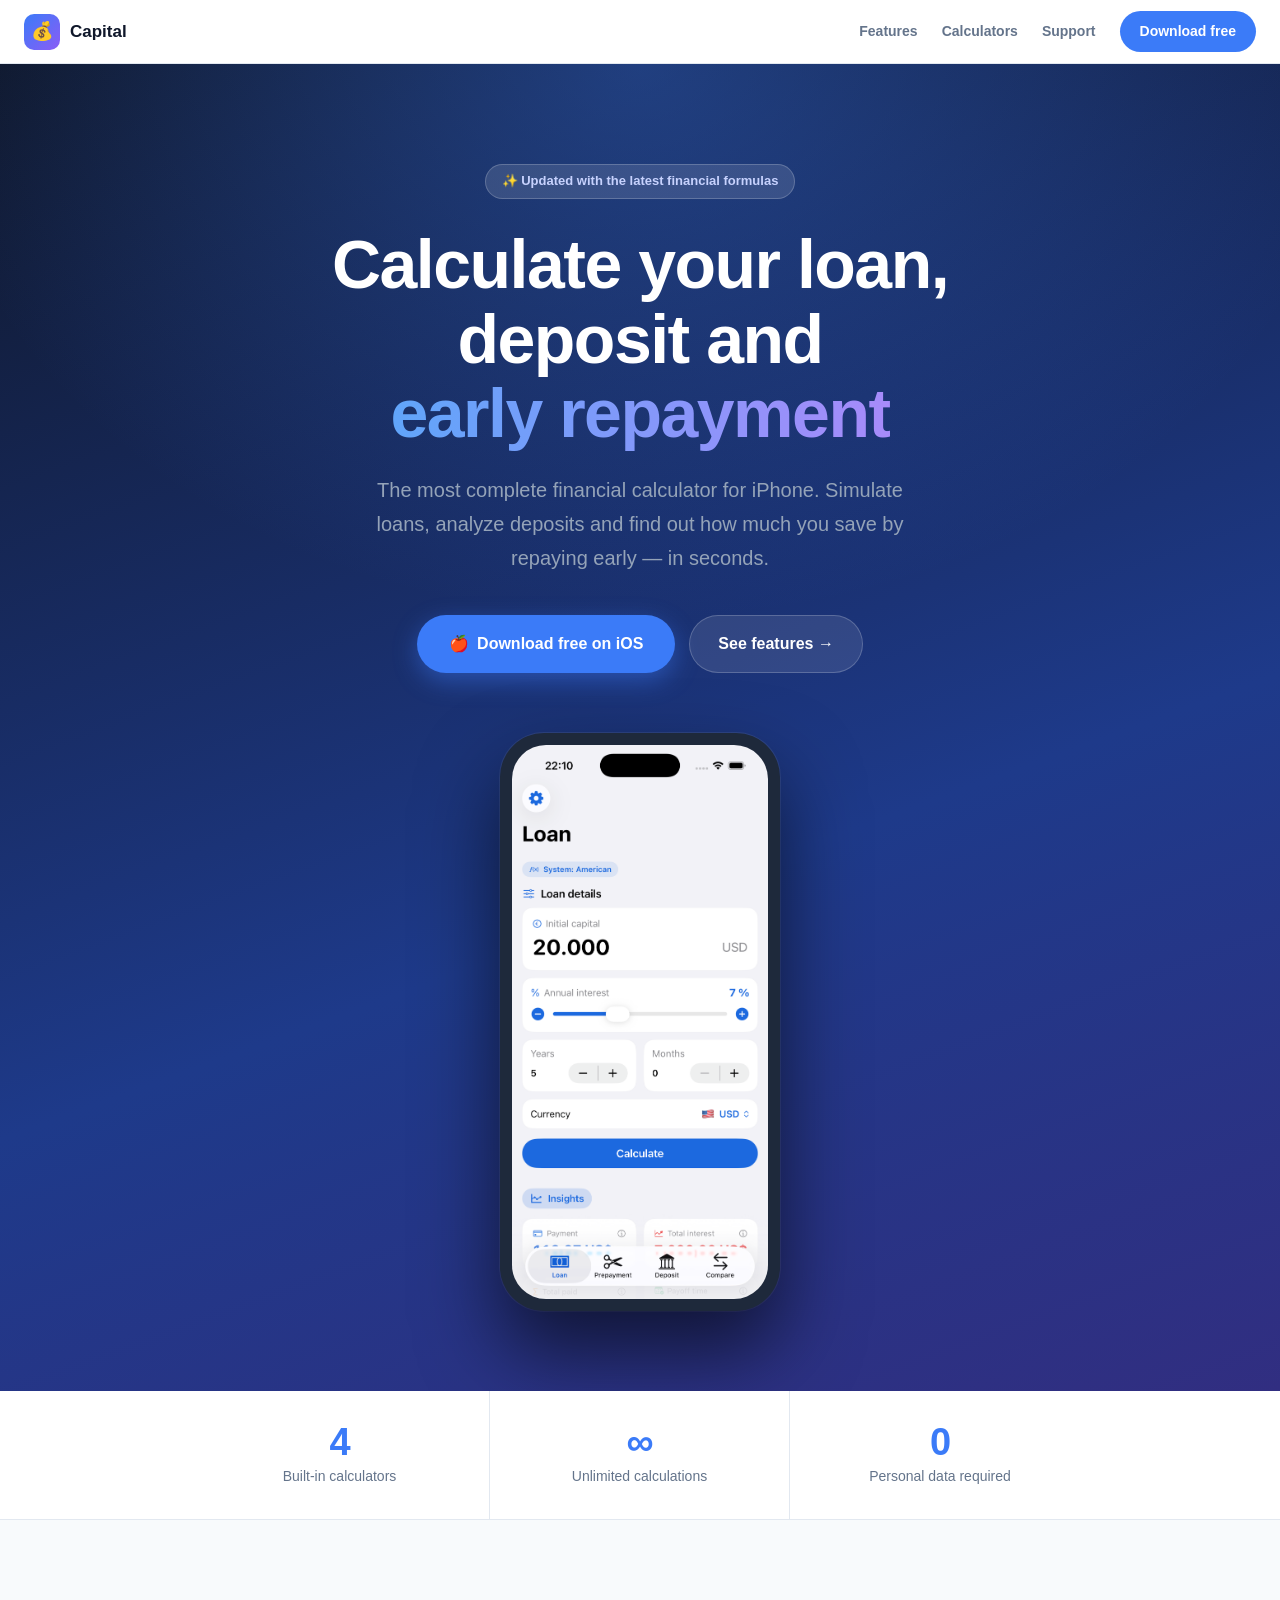
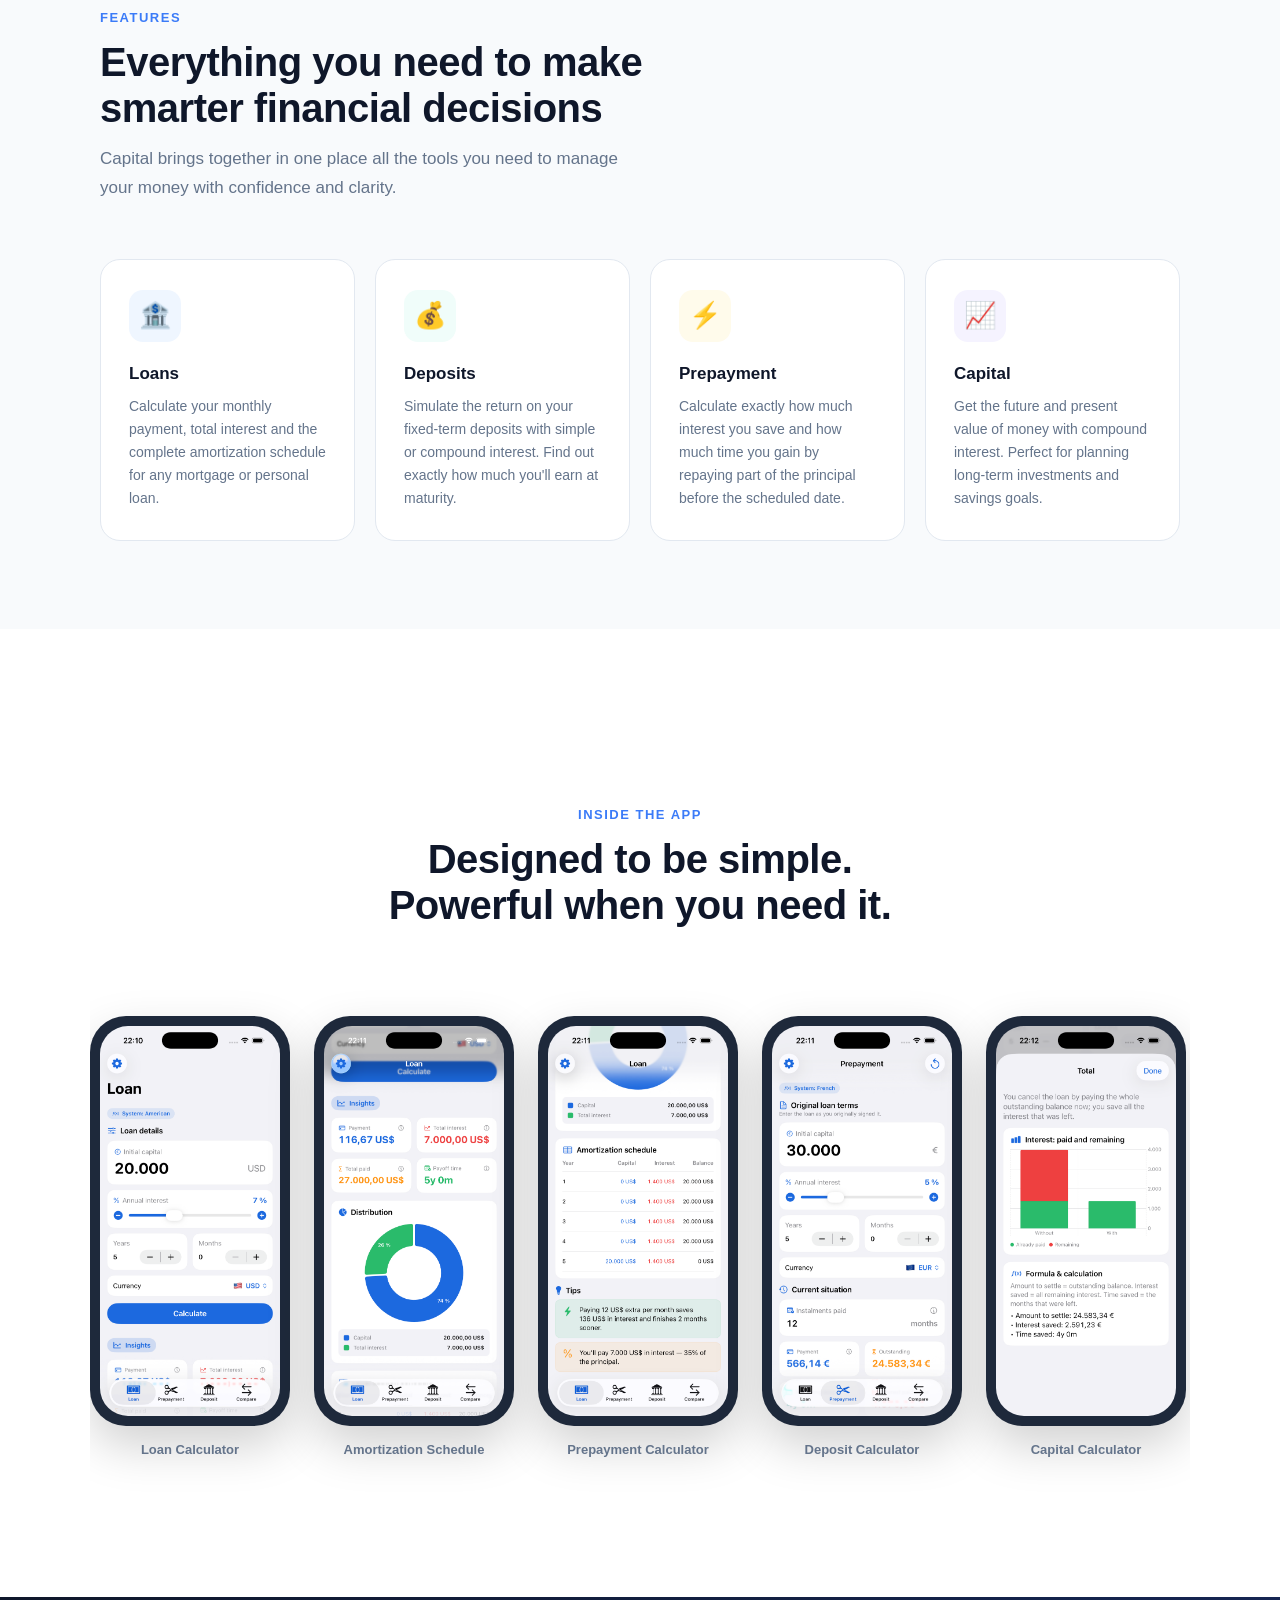
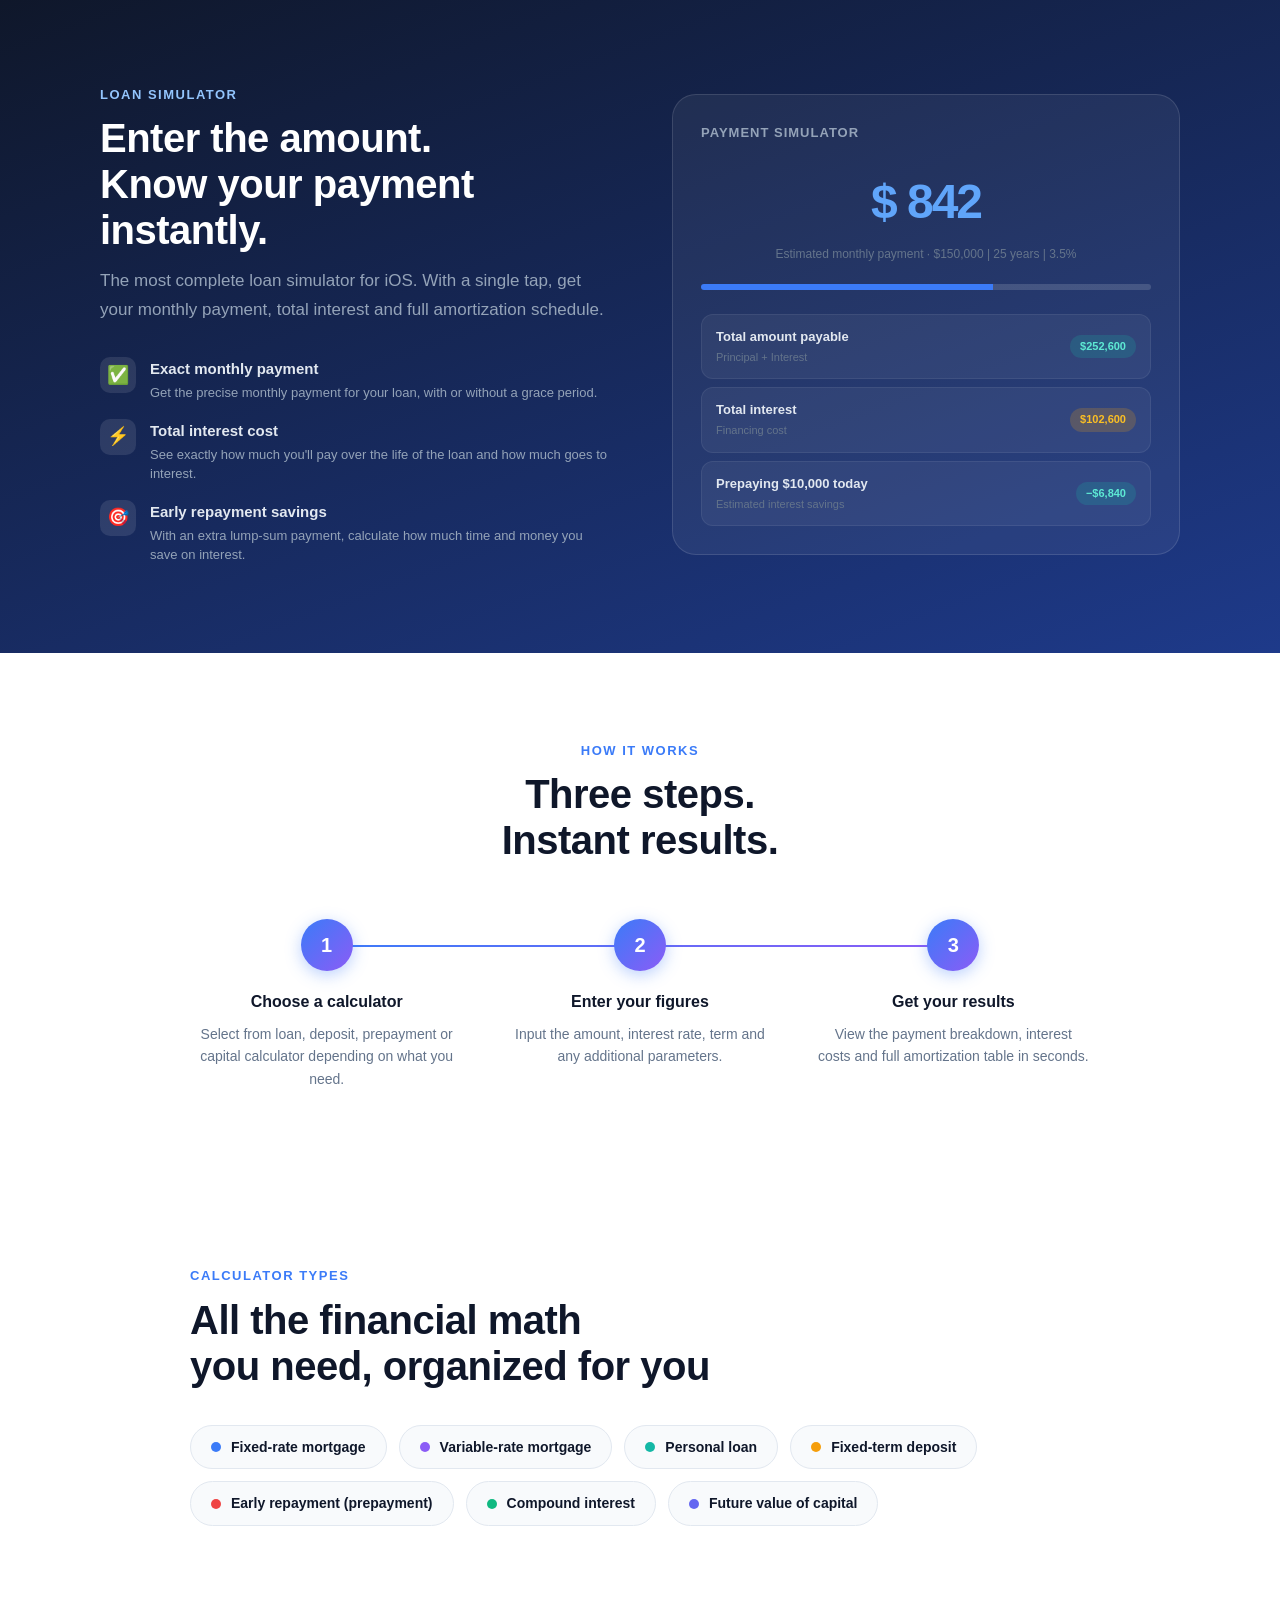
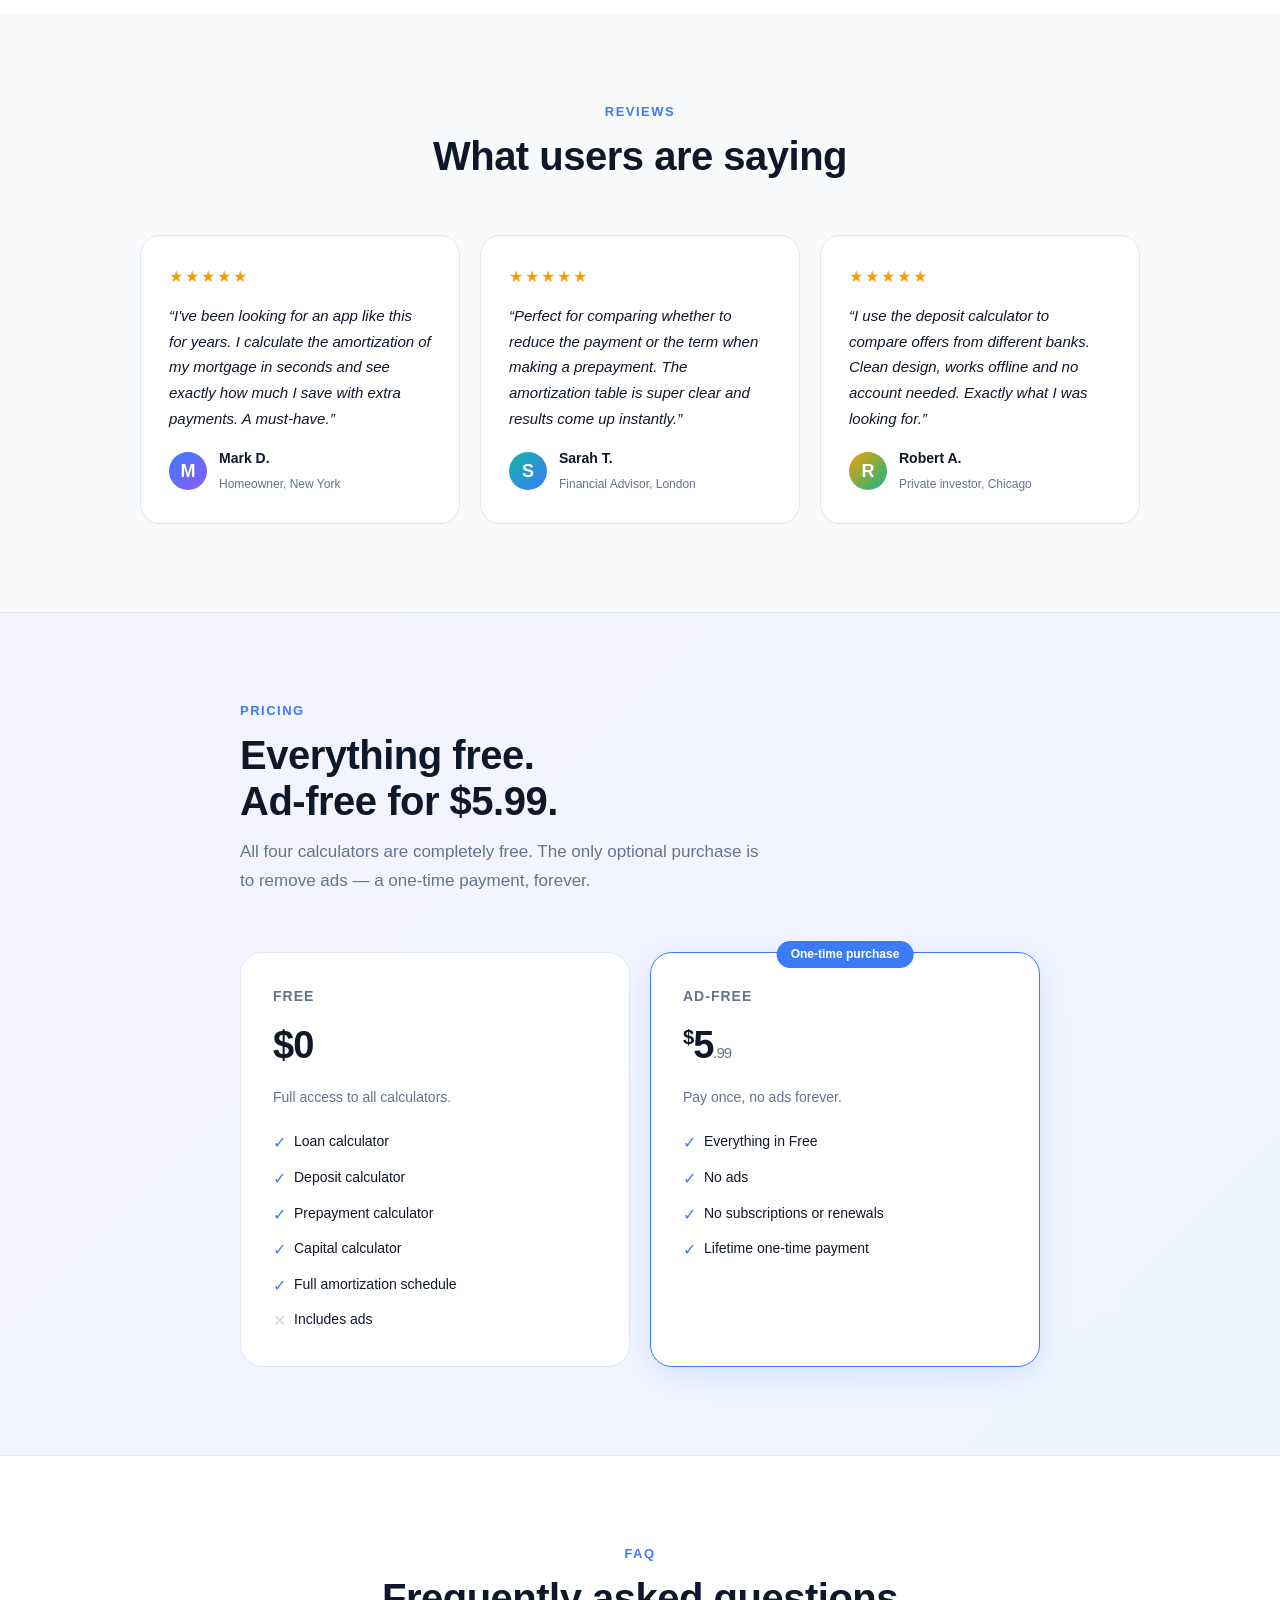
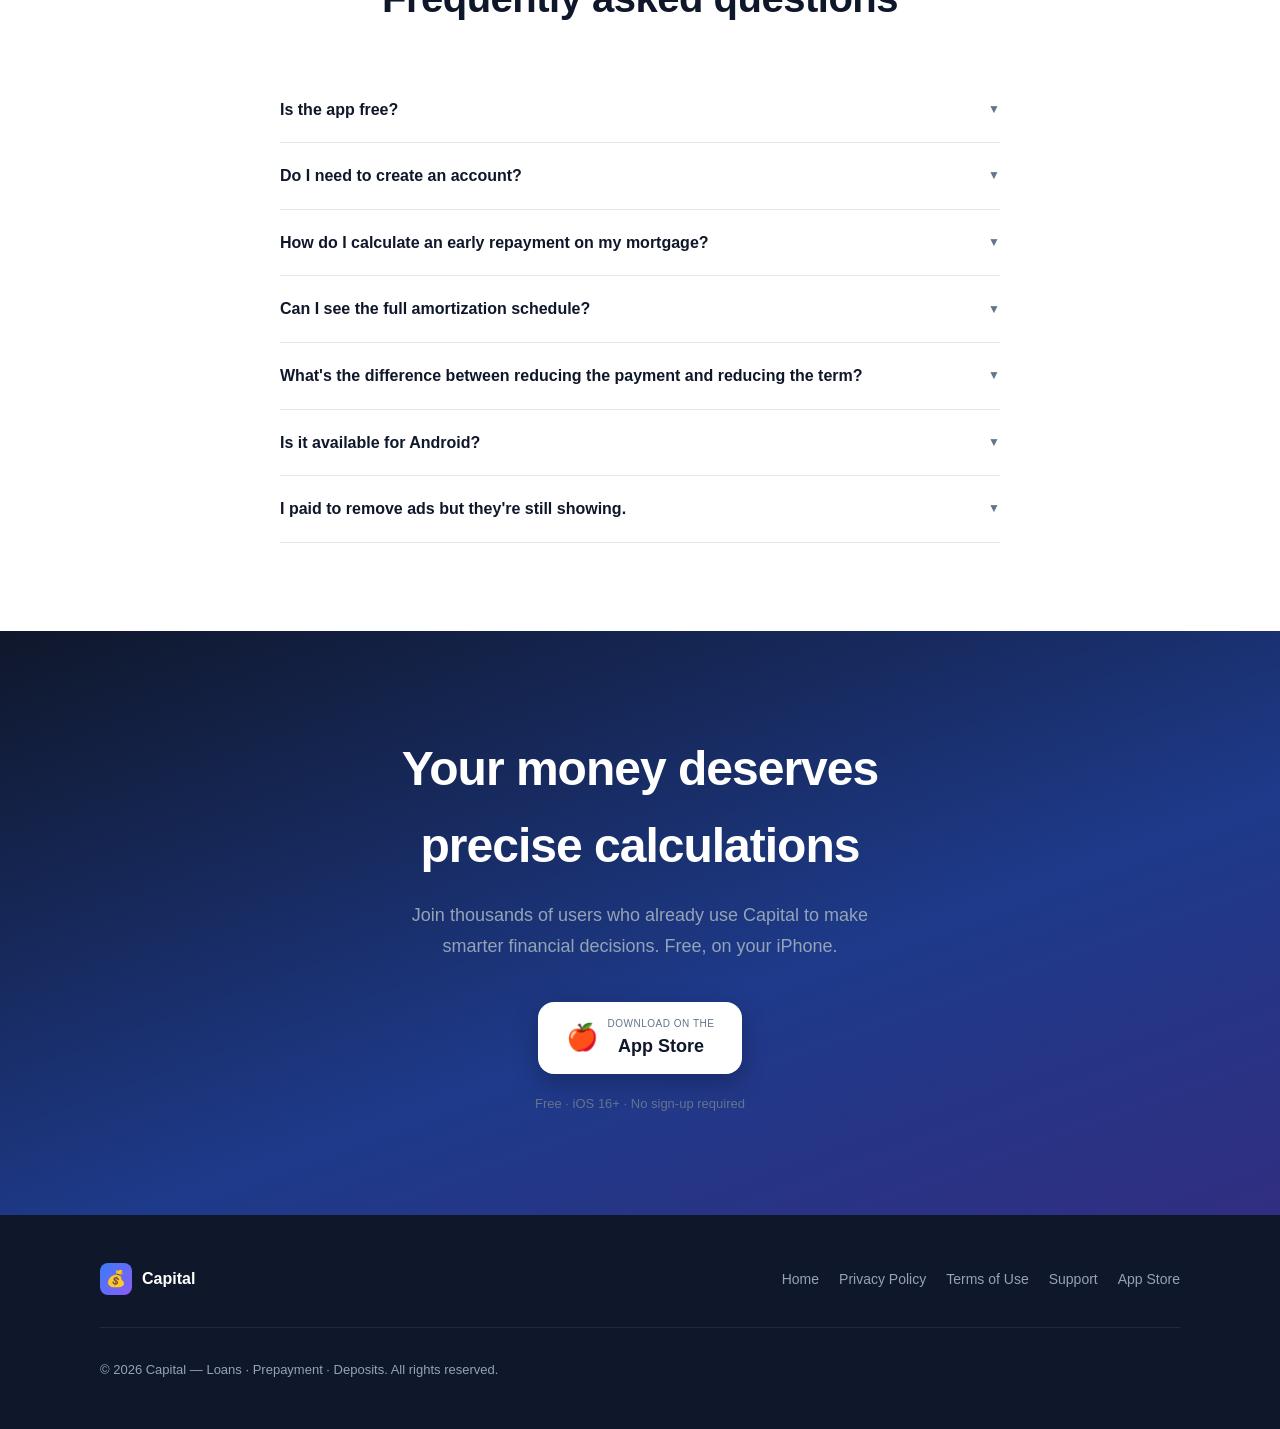
==== commit 0fcde700: "Add files via upload" ====
--- a/index.html
+++ b/index.html
@@ -1,10 +1,10 @@
 <!DOCTYPE html>
-<html lang="es">
+<html lang="en">
 <head>
   <meta charset="UTF-8"/>
   <meta name="viewport" content="width=device-width, initial-scale=1.0"/>
-  <meta name="description" content="Capital — La calculadora financiera para iPhone. Calcula préstamos, simula depósitos, analiza amortizaciones anticipadas y más."/>
-  <title>Capital — Calculadora de Préstamos, Depósitos y Amortización</title>
+  <meta name="description" content="Capital — The complete financial calculator for iPhone. Calculate loans, simulate deposits, analyze prepayments and more."/>
+  <title>Capital — Loan, Deposit & Prepayment Calculator</title>
   <link rel="stylesheet" href="style.css"/>
 
   <style>
@@ -151,7 +151,7 @@
     .feature-card h3 { font-size: 17px; font-weight: 800; margin-bottom: 8px; }
     .feature-card p  { font-size: 14px; color: var(--text-muted); line-height: 1.65; }
 
-    /* ── SIMULADOR / DEMO ── */
+    /* ── SIMULATOR ── */
     .simulador-section { background: linear-gradient(160deg, #0f172a, #1e3a8a); color: #fff; }
     .simulador-inner {
       max-width: 1080px; margin: 0 auto;
@@ -225,7 +225,7 @@
     .how-step h3 { font-size: 16px; font-weight: 800; margin-bottom: 8px; }
     .how-step p  { font-size: 14px; color: var(--text-muted); line-height: 1.6; }
 
-    /* ── CALCULADORAS ── */
+    /* ── CALCULATORS ── */
     .calc-section { background: #fff; }
     .calc-inner { max-width: 900px; margin: 0 auto; }
     .calc-grid { display: flex; flex-wrap: wrap; gap: 12px; margin-top: 36px; }
@@ -248,7 +248,7 @@
     }
     .testimonial { background: #fff; border-radius: 20px; border: 1px solid var(--border); padding: 28px; }
     .stars { color: var(--yellow); font-size: 16px; margin-bottom: 14px; letter-spacing: 2px; }
-    .testimonial q { font-size: 15px; color: var(--text); line-height: 1.7; font-style: italic; quotes: "«" "»"; }
+    .testimonial q { font-size: 15px; color: var(--text); line-height: 1.7; font-style: italic; quotes: "\201C" "\201D"; }
     .testimonial q::before { content: open-quote; }
     .testimonial q::after  { content: close-quote; }
     .testimonial-author { margin-top: 16px; display: flex; align-items: center; gap: 12px; }
@@ -313,9 +313,6 @@
     .download-note { margin-top: 20px; font-size: 13px; color: #64748b; }
 
     /* ── RESPONSIVE ── */
-    @media (max-width: 900px) {
-      .premium-grid { grid-template-columns: repeat(2, 1fr); }
-    }
     @media (max-width: 720px) {
       .stats-inner { grid-template-columns: 1fr; }
       .stat { border-right: none; border-bottom: 1px solid var(--border); }
@@ -337,34 +334,34 @@
     <span>Capital</span>
   </a>
   <div class="nav-links">
-    <a href="#funcionalidades" class="nav-hide">Funcionalidades</a>
-    <a href="#calculadoras" class="nav-hide">Calculadoras</a>
-    <a href="support.html" class="nav-hide">Soporte</a>
-    <a href="#descargar" class="btn-nav">Descargar gratis</a>
+    <a href="#features" class="nav-hide">Features</a>
+    <a href="#calculators" class="nav-hide">Calculators</a>
+    <a href="support.html" class="nav-hide">Support</a>
+    <a href="#download" class="btn-nav">Download free</a>
   </div>
 </nav>
 
 <!-- ── HERO ── -->
 <section class="hero">
-  <div class="hero-badge">✨ Actualizado con las últimas fórmulas financieras</div>
+  <div class="hero-badge">✨ Updated with the latest financial formulas</div>
   <h1>
-    Calcula tu préstamo,<br/>depósito y<br/>
-    <span class="highlight">amortización anticipada</span>
+    Calculate your loan,<br/>deposit and<br/>
+    <span class="highlight">early repayment</span>
   </h1>
-  <p>La calculadora financiera más completa para iPhone. Simula préstamos, analiza depósitos y descubre cuánto ahorras amortizando antes de tiempo — en segundos.</p>
+  <p>The most complete financial calculator for iPhone. Simulate loans, analyze deposits and find out how much you save by repaying early — in seconds.</p>
   <div class="hero-ctas">
-    <a href="#descargar" class="btn-primary">
-      <span>🍎</span> Descarga gratis en iOS
+    <a href="#download" class="btn-primary">
+      <span>🍎</span> Download free on iOS
     </a>
-    <a href="#funcionalidades" class="btn-secondary">
-      Ver funcionalidades →
+    <a href="#features" class="btn-secondary">
+      See features →
     </a>
   </div>
 
   <!-- PHONE MOCKUP -->
   <div class="hero-mockup">
     <div class="phone">
-      <img src="images/screenshot-1.png" alt="Capital — Calculadora de préstamos"/>
+      <img src="images/screenshot-1.png" alt="Capital — Loan Calculator"/>
     </div>
   </div>
 </section>
@@ -374,51 +371,51 @@
   <div class="stats-inner">
     <div class="stat">
       <div class="stat-num">4</div>
-      <div class="stat-label">Calculadoras incluidas</div>
+      <div class="stat-label">Built-in calculators</div>
     </div>
     <div class="stat">
       <div class="stat-num">∞</div>
-      <div class="stat-label">Cálculos ilimitados</div>
+      <div class="stat-label">Unlimited calculations</div>
     </div>
     <div class="stat">
       <div class="stat-num">0</div>
-      <div class="stat-label">Datos personales requeridos</div>
+      <div class="stat-label">Personal data required</div>
     </div>
   </div>
 </div>
 
 <!-- ── FEATURES ── -->
-<section class="features-section" id="funcionalidades">
+<section class="features-section" id="features">
   <div style="max-width:1080px; margin:0 auto;">
     <div class="section-header">
-      <span class="section-label">Funcionalidades</span>
-      <h2 class="section-title">Todo lo que necesitas para<br/>tomar decisiones financieras inteligentes</h2>
-      <p class="section-sub">Capital reúne en un solo lugar las herramientas que necesitas para gestionar tu dinero con confianza y claridad.</p>
+      <span class="section-label">Features</span>
+      <h2 class="section-title">Everything you need to make<br/>smarter financial decisions</h2>
+      <p class="section-sub">Capital brings together in one place all the tools you need to manage your money with confidence and clarity.</p>
     </div>
     <div class="features-grid">
 
       <div class="feature-card">
         <div class="feature-icon blue">🏦</div>
-        <h3>Préstamos (Loans)</h3>
-        <p>Calcula tu cuota mensual, el total de intereses y el cuadro de amortización completo para cualquier préstamo hipotecario o personal.</p>
+        <h3>Loans</h3>
+        <p>Calculate your monthly payment, total interest and the complete amortization schedule for any mortgage or personal loan.</p>
       </div>
 
       <div class="feature-card">
         <div class="feature-icon teal">💰</div>
-        <h3>Depósitos (Deposits)</h3>
-        <p>Simula la rentabilidad de tus depósitos a plazo fijo con interés simple o compuesto. Descubre cuánto ganarás al vencimiento.</p>
+        <h3>Deposits</h3>
+        <p>Simulate the return on your fixed-term deposits with simple or compound interest. Find out exactly how much you'll earn at maturity.</p>
       </div>
 
       <div class="feature-card">
         <div class="feature-icon yellow">⚡</div>
-        <h3>Amortización anticipada (Prepayment)</h3>
-        <p>Calcula exactamente cuánto ahorras en intereses y cuánto tiempo ganas amortizando parte del capital antes de la fecha prevista.</p>
+        <h3>Prepayment</h3>
+        <p>Calculate exactly how much interest you save and how much time you gain by repaying part of the principal before the scheduled date.</p>
       </div>
 
       <div class="feature-card">
         <div class="feature-icon purple">📈</div>
-        <h3>Capital (Capital)</h3>
-        <p>Obtén el valor futuro y presente del dinero con interés compuesto. Ideal para planificar inversiones a largo plazo.</p>
+        <h3>Capital</h3>
+        <p>Get the future and present value of money with compound interest. Perfect for planning long-term investments and savings goals.</p>
       </div>
 
     </div>
@@ -429,92 +426,92 @@
 <section class="screenshots-section">
   <div class="screenshots-inner">
     <div class="section-header" style="text-align:center; padding: 88px 24px 0;">
-      <span class="section-label">La app por dentro</span>
-      <h2 class="section-title">Diseñada para ser simple.<br/>Potente cuando la necesitas.</h2>
+      <span class="section-label">Inside the app</span>
+      <h2 class="section-title">Designed to be simple.<br/>Powerful when you need it.</h2>
     </div>
     <div class="screenshots-scroll" style="padding: 32px 24px 48px;">
       <div class="screenshot-item">
-        <div class="phone-wrap"><img src="images/screenshot-1.png" alt="Calculadora de préstamos"/></div>
-        <div class="screenshot-caption">Calculadora de préstamos</div>
+        <div class="phone-wrap"><img src="images/screenshot-1.png" alt="Loan Calculator"/></div>
+        <div class="screenshot-caption">Loan Calculator</div>
       </div>
       <div class="screenshot-item">
-        <div class="phone-wrap"><img src="images/screenshot-2.png" alt="Cuadro de amortización"/></div>
-        <div class="screenshot-caption">Cuadro de amortización</div>
+        <div class="phone-wrap"><img src="images/screenshot-2.png" alt="Amortization Schedule"/></div>
+        <div class="screenshot-caption">Amortization Schedule</div>
       </div>
       <div class="screenshot-item">
-        <div class="phone-wrap"><img src="images/screenshot-3.png" alt="Amortización anticipada"/></div>
-        <div class="screenshot-caption">Amortización anticipada</div>
+        <div class="phone-wrap"><img src="images/screenshot-3.png" alt="Prepayment Calculator"/></div>
+        <div class="screenshot-caption">Prepayment Calculator</div>
       </div>
       <div class="screenshot-item">
-        <div class="phone-wrap"><img src="images/screenshot-4.png" alt="Calculadora de depósitos"/></div>
-        <div class="screenshot-caption">Calculadora de depósitos</div>
+        <div class="phone-wrap"><img src="images/screenshot-4.png" alt="Deposit Calculator"/></div>
+        <div class="screenshot-caption">Deposit Calculator</div>
       </div>
       <div class="screenshot-item">
-        <div class="phone-wrap"><img src="images/screenshot-5.png" alt="Calculadora de capital"/></div>
-        <div class="screenshot-caption">Calculadora de capital</div>
-      </div>
-    </div>
-  </div>
-</section>
-
-<!-- ── SIMULADOR ── -->
-<section class="simulador-section" id="simulador">
+        <div class="phone-wrap"><img src="images/screenshot-5.png" alt="Capital Calculator"/></div>
+        <div class="screenshot-caption">Capital Calculator</div>
+      </div>
+    </div>
+  </div>
+</section>
+
+<!-- ── SIMULATOR ── -->
+<section class="simulador-section" id="simulator">
   <div class="simulador-inner">
     <div>
-      <span class="section-label">Simulador de préstamos</span>
-      <h2 class="section-title">Introduce el importe.<br/>Conoce tu cuota al instante.</h2>
-      <p class="section-sub">El simulador más completo para calcular préstamos en iOS. Con un solo gesto, obtén tu cuota mensual, el total de intereses y el cuadro de amortización.</p>
+      <span class="section-label">Loan Simulator</span>
+      <h2 class="section-title">Enter the amount.<br/>Know your payment instantly.</h2>
+      <p class="section-sub">The most complete loan simulator for iOS. With a single tap, get your monthly payment, total interest and full amortization schedule.</p>
       <ul class="sim-points">
         <li class="sim-point">
           <div class="sim-point-icon">✅</div>
           <div class="sim-point-text">
-            <h4>Cuota mensual exacta</h4>
-            <p>Obtén la cuota mensual de tu préstamo al céntimo, con o sin periodo de carencia.</p>
+            <h4>Exact monthly payment</h4>
+            <p>Get the precise monthly payment for your loan, with or without a grace period.</p>
           </div>
         </li>
         <li class="sim-point">
           <div class="sim-point-icon">⚡</div>
           <div class="sim-point-text">
-            <h4>Total de intereses</h4>
-            <p>Descubre cuánto pagarás en total durante la vida del préstamo y cuánto corresponde a intereses.</p>
+            <h4>Total interest cost</h4>
+            <p>See exactly how much you'll pay over the life of the loan and how much goes to interest.</p>
           </div>
         </li>
         <li class="sim-point">
           <div class="sim-point-icon">🎯</div>
           <div class="sim-point-text">
-            <h4>Amortización anticipada</h4>
-            <p>Con un importe de amortización extra, calcula cuánto tiempo y dinero ahorras en intereses.</p>
+            <h4>Early repayment savings</h4>
+            <p>With an extra lump-sum payment, calculate how much time and money you save on interest.</p>
           </div>
         </li>
       </ul>
     </div>
 
     <div class="sim-card">
-      <div class="sim-card-title">Simulador de cuota</div>
-      <div class="sim-score-big">€ 842</div>
-      <div class="sim-score-sub">Cuota mensual estimada · 150.000 € | 25 años | 3,5 %</div>
+      <div class="sim-card-title">Payment Simulator</div>
+      <div class="sim-score-big">$ 842</div>
+      <div class="sim-score-sub">Estimated monthly payment · $150,000 | 25 years | 3.5%</div>
       <div class="sim-slider"></div>
       <div class="sim-results">
         <div class="sim-result-row">
           <div>
-            <div class="sim-result-name">Total a pagar</div>
-            <div class="sim-result-uni">Capital + Intereses</div>
-          </div>
-          <span class="sim-chip green">252.600 €</span>
+            <div class="sim-result-name">Total amount payable</div>
+            <div class="sim-result-uni">Principal + Interest</div>
+          </div>
+          <span class="sim-chip green">$252,600</span>
         </div>
         <div class="sim-result-row">
           <div>
-            <div class="sim-result-name">Total de intereses</div>
-            <div class="sim-result-uni">Coste financiero</div>
-          </div>
-          <span class="sim-chip yellow">102.600 €</span>
+            <div class="sim-result-name">Total interest</div>
+            <div class="sim-result-uni">Financing cost</div>
+          </div>
+          <span class="sim-chip yellow">$102,600</span>
         </div>
         <div class="sim-result-row">
           <div>
-            <div class="sim-result-name">Amortizando 10.000 € hoy</div>
-            <div class="sim-result-uni">Ahorro estimado en intereses</div>
-          </div>
-          <span class="sim-chip green">−6.840 €</span>
+            <div class="sim-result-name">Prepaying $10,000 today</div>
+            <div class="sim-result-uni">Estimated interest savings</div>
+          </div>
+          <span class="sim-chip green">−$6,840</span>
         </div>
       </div>
     </div>
@@ -525,42 +522,42 @@
 <section class="how-section">
   <div class="how-inner">
     <div class="section-header" style="text-align:center;">
-      <span class="section-label">Cómo funciona</span>
-      <h2 class="section-title">Tres pasos.<br/>Resultados al instante.</h2>
+      <span class="section-label">How it works</span>
+      <h2 class="section-title">Three steps.<br/>Instant results.</h2>
     </div>
     <div class="how-steps">
       <div class="how-step">
         <div class="how-step-num">1</div>
-        <h3>Elige el cálculo</h3>
-        <p>Selecciona entre préstamo, depósito, amortización anticipada o cálculo de capital.</p>
+        <h3>Choose a calculator</h3>
+        <p>Select from loan, deposit, prepayment or capital calculator depending on what you need.</p>
       </div>
       <div class="how-step">
         <div class="how-step-num">2</div>
-        <h3>Introduce tus datos</h3>
-        <p>Ingresa el importe, el tipo de interés, el plazo y cualquier parámetro adicional.</p>
+        <h3>Enter your figures</h3>
+        <p>Input the amount, interest rate, term and any additional parameters.</p>
       </div>
       <div class="how-step">
         <div class="how-step-num">3</div>
-        <h3>Obtén el resultado</h3>
-        <p>Consulta la cuota, el desglose completo de intereses y el cuadro de amortización en segundos.</p>
-      </div>
-    </div>
-  </div>
-</section>
-
-<!-- ── CALCULADORAS ── -->
-<section class="calc-section" id="calculadoras">
+        <h3>Get your results</h3>
+        <p>View the payment breakdown, interest costs and full amortization table in seconds.</p>
+      </div>
+    </div>
+  </div>
+</section>
+
+<!-- ── CALCULATORS ── -->
+<section class="calc-section" id="calculators">
   <div class="calc-inner">
-    <span class="section-label">Tipos de cálculo</span>
-    <h2 class="section-title">Toda la aritmética financiera<br/>que necesitas, organizada</h2>
+    <span class="section-label">Calculator types</span>
+    <h2 class="section-title">All the financial math<br/>you need, organized for you</h2>
     <div class="calc-grid">
-      <div class="calc-chip"><span class="dot" style="background:#3B7BF8;"></span>Hipoteca a tipo fijo</div>
-      <div class="calc-chip"><span class="dot" style="background:#8B5CF6;"></span>Hipoteca a tipo variable</div>
-      <div class="calc-chip"><span class="dot" style="background:#14B8A6;"></span>Préstamo personal</div>
-      <div class="calc-chip"><span class="dot" style="background:#F59E0B;"></span>Depósito a plazo fijo</div>
-      <div class="calc-chip"><span class="dot" style="background:#ef4444;"></span>Amortización anticipada</div>
-      <div class="calc-chip"><span class="dot" style="background:#10b981;"></span>Interés compuesto</div>
-      <div class="calc-chip"><span class="dot" style="background:#6366f1;"></span>Valor futuro del capital</div>
+      <div class="calc-chip"><span class="dot" style="background:#3B7BF8;"></span>Fixed-rate mortgage</div>
+      <div class="calc-chip"><span class="dot" style="background:#8B5CF6;"></span>Variable-rate mortgage</div>
+      <div class="calc-chip"><span class="dot" style="background:#14B8A6;"></span>Personal loan</div>
+      <div class="calc-chip"><span class="dot" style="background:#F59E0B;"></span>Fixed-term deposit</div>
+      <div class="calc-chip"><span class="dot" style="background:#ef4444;"></span>Early repayment (prepayment)</div>
+      <div class="calc-chip"><span class="dot" style="background:#10b981;"></span>Compound interest</div>
+      <div class="calc-chip"><span class="dot" style="background:#6366f1;"></span>Future value of capital</div>
     </div>
   </div>
 </section>
@@ -569,43 +566,43 @@
 <section class="testimonials-section">
   <div style="max-width:1000px; margin:0 auto;">
     <div class="section-header" style="text-align:center;">
-      <span class="section-label">Valoraciones</span>
-      <h2 class="section-title">Lo que dicen los usuarios</h2>
+      <span class="section-label">Reviews</span>
+      <h2 class="section-title">What users are saying</h2>
     </div>
     <div class="testimonials-grid">
 
       <div class="testimonial">
         <div class="stars">★★★★★</div>
-        <q>Llevo años buscando una app así. Calculo la amortización de mi hipoteca en segundos y veo exactamente cuánto ahorro si aporto capital extra. Imprescindible.</q>
+        <q>I've been looking for an app like this for years. I calculate the amortization of my mortgage in seconds and see exactly how much I save with extra payments. A must-have.</q>
         <div class="testimonial-author">
           <div class="author-avatar" style="background:linear-gradient(135deg,#3B7BF8,#8B5CF6);">M</div>
           <div class="author-info">
-            <strong>Marcos D.</strong>
-            <span>Propietario de vivienda, Madrid</span>
+            <strong>Mark D.</strong>
+            <span>Homeowner, New York</span>
           </div>
         </div>
       </div>
 
       <div class="testimonial">
         <div class="stars">★★★★★</div>
-        <q>Perfecta para comparar entre amortizar cuota o plazo. La tabla de amortización es clarísima y en dos toques ya tienes el resultado. Sin complicaciones.</q>
+        <q>Perfect for comparing whether to reduce the payment or the term when making a prepayment. The amortization table is super clear and results come up instantly.</q>
         <div class="testimonial-author">
           <div class="author-avatar" style="background:linear-gradient(135deg,#14B8A6,#3B7BF8);">S</div>
           <div class="author-info">
-            <strong>Sara T.</strong>
-            <span>Asesora financiera, Barcelona</span>
+            <strong>Sarah T.</strong>
+            <span>Financial Advisor, London</span>
           </div>
         </div>
       </div>
 
       <div class="testimonial">
         <div class="stars">★★★★★</div>
-        <q>Uso la calculadora de depósitos para comparar ofertas de distintos bancos. El diseño es limpio, funciona offline y no necesita ningún registro. Diez puntos.</q>
+        <q>I use the deposit calculator to compare offers from different banks. Clean design, works offline and no account needed. Exactly what I was looking for.</q>
         <div class="testimonial-author">
           <div class="author-avatar" style="background:linear-gradient(135deg,#F59E0B,#10b981);">R</div>
           <div class="author-info">
-            <strong>Rodrigo A.</strong>
-            <span>Inversor particular, Valencia</span>
+            <strong>Robert A.</strong>
+            <span>Private investor, Chicago</span>
           </div>
         </div>
       </div>
@@ -618,36 +615,36 @@
 <section class="premium-section">
   <div class="premium-inner">
     <div class="section-header">
-      <span class="section-label">Precio</span>
-      <h2 class="section-title">Todo gratis.<br/>Sin publicidad por 5,99 $.</h2>
-      <p class="section-sub">Todas las calculadoras son completamente gratuitas. El único pago opcional es para eliminar los anuncios — un único pago, para siempre.</p>
+      <span class="section-label">Pricing</span>
+      <h2 class="section-title">Everything free.<br/>Ad-free for $5.99.</h2>
+      <p class="section-sub">All four calculators are completely free. The only optional purchase is to remove ads — a one-time payment, forever.</p>
     </div>
     <div class="premium-grid">
 
       <div class="plan-card">
-        <div class="plan-name">Gratuito</div>
-        <div class="plan-price">0<small> €</small></div>
-        <div class="plan-desc">Acceso completo a todas las calculadoras.</div>
+        <div class="plan-name">Free</div>
+        <div class="plan-price">$0</div>
+        <div class="plan-desc">Full access to all calculators.</div>
         <ul class="plan-features">
-          <li><span class="check">✓</span> Calculadora de préstamos</li>
-          <li><span class="check">✓</span> Calculadora de depósitos</li>
-          <li><span class="check">✓</span> Amortización anticipada</li>
-          <li><span class="check">✓</span> Calculadora de capital</li>
-          <li><span class="check">✓</span> Cuadro de amortización completo</li>
-          <li><span class="cross">✕</span> Con anuncios</li>
+          <li><span class="check">✓</span> Loan calculator</li>
+          <li><span class="check">✓</span> Deposit calculator</li>
+          <li><span class="check">✓</span> Prepayment calculator</li>
+          <li><span class="check">✓</span> Capital calculator</li>
+          <li><span class="check">✓</span> Full amortization schedule</li>
+          <li><span class="cross">✕</span> Includes ads</li>
         </ul>
       </div>
 
       <div class="plan-card featured">
-        <div class="plan-badge">Pago único</div>
-        <div class="plan-name">Sin publicidad</div>
-        <div class="plan-price"><sup>$</sup>5<small>,99</small></div>
-        <div class="plan-desc">Paga una vez, sin anuncios para siempre.</div>
+        <div class="plan-badge">One-time purchase</div>
+        <div class="plan-name">Ad-free</div>
+        <div class="plan-price"><sup>$</sup>5<small>.99</small></div>
+        <div class="plan-desc">Pay once, no ads forever.</div>
         <ul class="plan-features">
-          <li><span class="check">✓</span> Todo lo gratuito incluido</li>
-          <li><span class="check">✓</span> Sin anuncios</li>
-          <li><span class="check">✓</span> Sin suscripciones ni renovaciones</li>
-          <li><span class="check">✓</span> Pago único de por vida</li>
+          <li><span class="check">✓</span> Everything in Free</li>
+          <li><span class="check">✓</span> No ads</li>
+          <li><span class="check">✓</span> No subscriptions or renewals</li>
+          <li><span class="check">✓</span> Lifetime one-time payment</li>
         </ul>
       </div>
 
@@ -660,58 +657,58 @@
   <div class="faq-inner">
     <div class="section-header" style="text-align:center;">
       <span class="section-label">FAQ</span>
-      <h2 class="section-title">Preguntas frecuentes</h2>
+      <h2 class="section-title">Frequently asked questions</h2>
     </div>
 
     <div class="faq-item">
-      <div class="faq-q" onclick="toggle(this)">¿La app es gratuita? <span class="arrow">▼</span></div>
-      <div class="faq-a">Sí. Las cuatro calculadoras (préstamos, depósitos, amortización anticipada y capital) son completamente gratuitas. El único pago opcional (5,99 $ único) es para eliminar los anuncios de forma permanente.</div>
+      <div class="faq-q" onclick="toggle(this)">Is the app free? <span class="arrow">▼</span></div>
+      <div class="faq-a">Yes. All four calculators (loans, deposits, prepayment and capital) are completely free. The only optional purchase ($5.99 one-time) is to permanently remove ads.</div>
     </div>
 
     <div class="faq-item">
-      <div class="faq-q" onclick="toggle(this)">¿Necesito crear una cuenta para usarla? <span class="arrow">▼</span></div>
-      <div class="faq-a">No. Capital funciona sin registro, sin cuenta y sin conexión a internet. Abre la app y empieza a calcular de inmediato. No recopilamos ningún dato personal.</div>
+      <div class="faq-q" onclick="toggle(this)">Do I need to create an account? <span class="arrow">▼</span></div>
+      <div class="faq-a">No. Capital works without registration, without an account and without an internet connection. Open the app and start calculating immediately. We don't collect any personal data.</div>
     </div>
 
     <div class="faq-item">
-      <div class="faq-q" onclick="toggle(this)">¿Cómo calculo la amortización anticipada de mi hipoteca? <span class="arrow">▼</span></div>
-      <div class="faq-a">Ve a la sección «Amortización anticipada», introduce el capital pendiente de tu hipoteca, el tipo de interés, el plazo restante y el importe que quieres amortizar anticipadamente. La app te mostrará al instante cuánto ahorras en intereses y cuánto se reduce el plazo o la cuota.</div>
+      <div class="faq-q" onclick="toggle(this)">How do I calculate an early repayment on my mortgage? <span class="arrow">▼</span></div>
+      <div class="faq-a">Go to the Prepayment section, enter your outstanding mortgage balance, interest rate, remaining term and the lump-sum amount you want to repay early. The app will instantly show you how much you save in interest and how much the term or monthly payment is reduced.</div>
     </div>
 
     <div class="faq-item">
-      <div class="faq-q" onclick="toggle(this)">¿Puedo ver el cuadro de amortización completo? <span class="arrow">▼</span></div>
-      <div class="faq-a">Sí. Desde la calculadora de préstamos puedes acceder al cuadro de amortización mensual completo, donde verás para cada período la cuota, los intereses pagados, la amortización de capital y el capital pendiente.</div>
+      <div class="faq-q" onclick="toggle(this)">Can I see the full amortization schedule? <span class="arrow">▼</span></div>
+      <div class="faq-a">Yes. From the loan calculator you can access the full monthly amortization table, where you'll see for each period the payment amount, interest paid, principal repaid and outstanding balance.</div>
     </div>
 
     <div class="faq-item">
-      <div class="faq-q" onclick="toggle(this)">¿Qué diferencia hay entre reducir cuota y reducir plazo al amortizar? <span class="arrow">▼</span></div>
-      <div class="faq-a">Al amortizar anticipadamente puedes optar por reducir la cuota mensual (mantienes el plazo original pero pagas menos cada mes) o reducir el plazo (mantienes la cuota pero terminas antes de pagar). La calculadora te muestra el ahorro en intereses para ambas opciones.</div>
+      <div class="faq-q" onclick="toggle(this)">What's the difference between reducing the payment and reducing the term? <span class="arrow">▼</span></div>
+      <div class="faq-a">When making a prepayment you can choose to reduce the monthly payment (keeping the original term but paying less each month) or reduce the term (keeping the payment but finishing sooner). The calculator shows the interest savings for both options.</div>
     </div>
 
     <div class="faq-item">
-      <div class="faq-q" onclick="toggle(this)">¿Está disponible para Android? <span class="arrow">▼</span></div>
-      <div class="faq-a">Actualmente Capital está disponible únicamente para iPhone (iOS 16+). Estamos valorando el soporte para Android en futuras versiones.</div>
+      <div class="faq-q" onclick="toggle(this)">Is it available for Android? <span class="arrow">▼</span></div>
+      <div class="faq-a">Capital is currently available for iPhone only (iOS 16+). We are evaluating Android support for future versions.</div>
     </div>
 
     <div class="faq-item">
-      <div class="faq-q" onclick="toggle(this)">Pagué para quitar los anuncios pero siguen apareciendo. <span class="arrow">▼</span></div>
-      <div class="faq-a">Ve a Ajustes → Restaurar compra dentro de la app. Esto verificará tu compra con Apple y eliminará todos los anuncios. Asegúrate de estar conectado con el mismo Apple ID que usaste al comprar.</div>
+      <div class="faq-q" onclick="toggle(this)">I paid to remove ads but they're still showing. <span class="arrow">▼</span></div>
+      <div class="faq-a">Go to Settings → Restore Purchase inside the app. This will verify your purchase with Apple and remove all ads. Make sure you're signed in with the same Apple ID you used when purchasing.</div>
     </div>
   </div>
 </section>
 
 <!-- ── DOWNLOAD CTA ── -->
-<section class="download-section" id="descargar">
-  <h2>Tu dinero merece<br/>cálculos precisos</h2>
-  <p>Únete a los miles de usuarios que ya usan Capital para tomar mejores decisiones financieras. Gratis, en tu iPhone.</p>
-  <a href="https://apps.apple.com/es/app/capital/id6782654113" class="app-store-btn">
+<section class="download-section" id="download">
+  <h2>Your money deserves<br/>precise calculations</h2>
+  <p>Join thousands of users who already use Capital to make smarter financial decisions. Free, on your iPhone.</p>
+  <a href="https://apps.apple.com/app/capital/id6782654113" class="app-store-btn">
     <span class="store-icon">🍎</span>
     <div class="store-text">
-      <small>Disponible en</small>
+      <small>Download on the</small>
       <strong>App Store</strong>
     </div>
   </a>
-  <div class="download-note">Gratis · iOS 16+ · Sin registro</div>
+  <div class="download-note">Free · iOS 16+ · No sign-up required</div>
 </section>
 
 <!-- ── FOOTER ── -->
@@ -723,15 +720,15 @@
         <span>Capital</span>
       </div>
       <div class="footer-links">
-        <a href="index.html">Inicio</a>
-        <a href="privacy.html">Política de privacidad</a>
-        <a href="terms.html">Términos de uso</a>
-        <a href="support.html">Soporte</a>
-        <a href="https://apps.apple.com/es/app/capital/id6782654113">App Store</a>
+        <a href="index.html">Home</a>
+        <a href="privacy.html">Privacy Policy</a>
+        <a href="terms.html">Terms of Use</a>
+        <a href="support.html">Support</a>
+        <a href="https://apps.apple.com/app/capital/id6782654113">App Store</a>
       </div>
     </div>
     <div class="footer-bottom">
-      <p>© 2026 Capital — Loans · Prepayment · Deposits. Todos los derechos reservados.</p>
+      <p>© 2026 Capital — Loans · Prepayment · Deposits. All rights reserved.</p>
     </div>
   </div>
 </footer>
